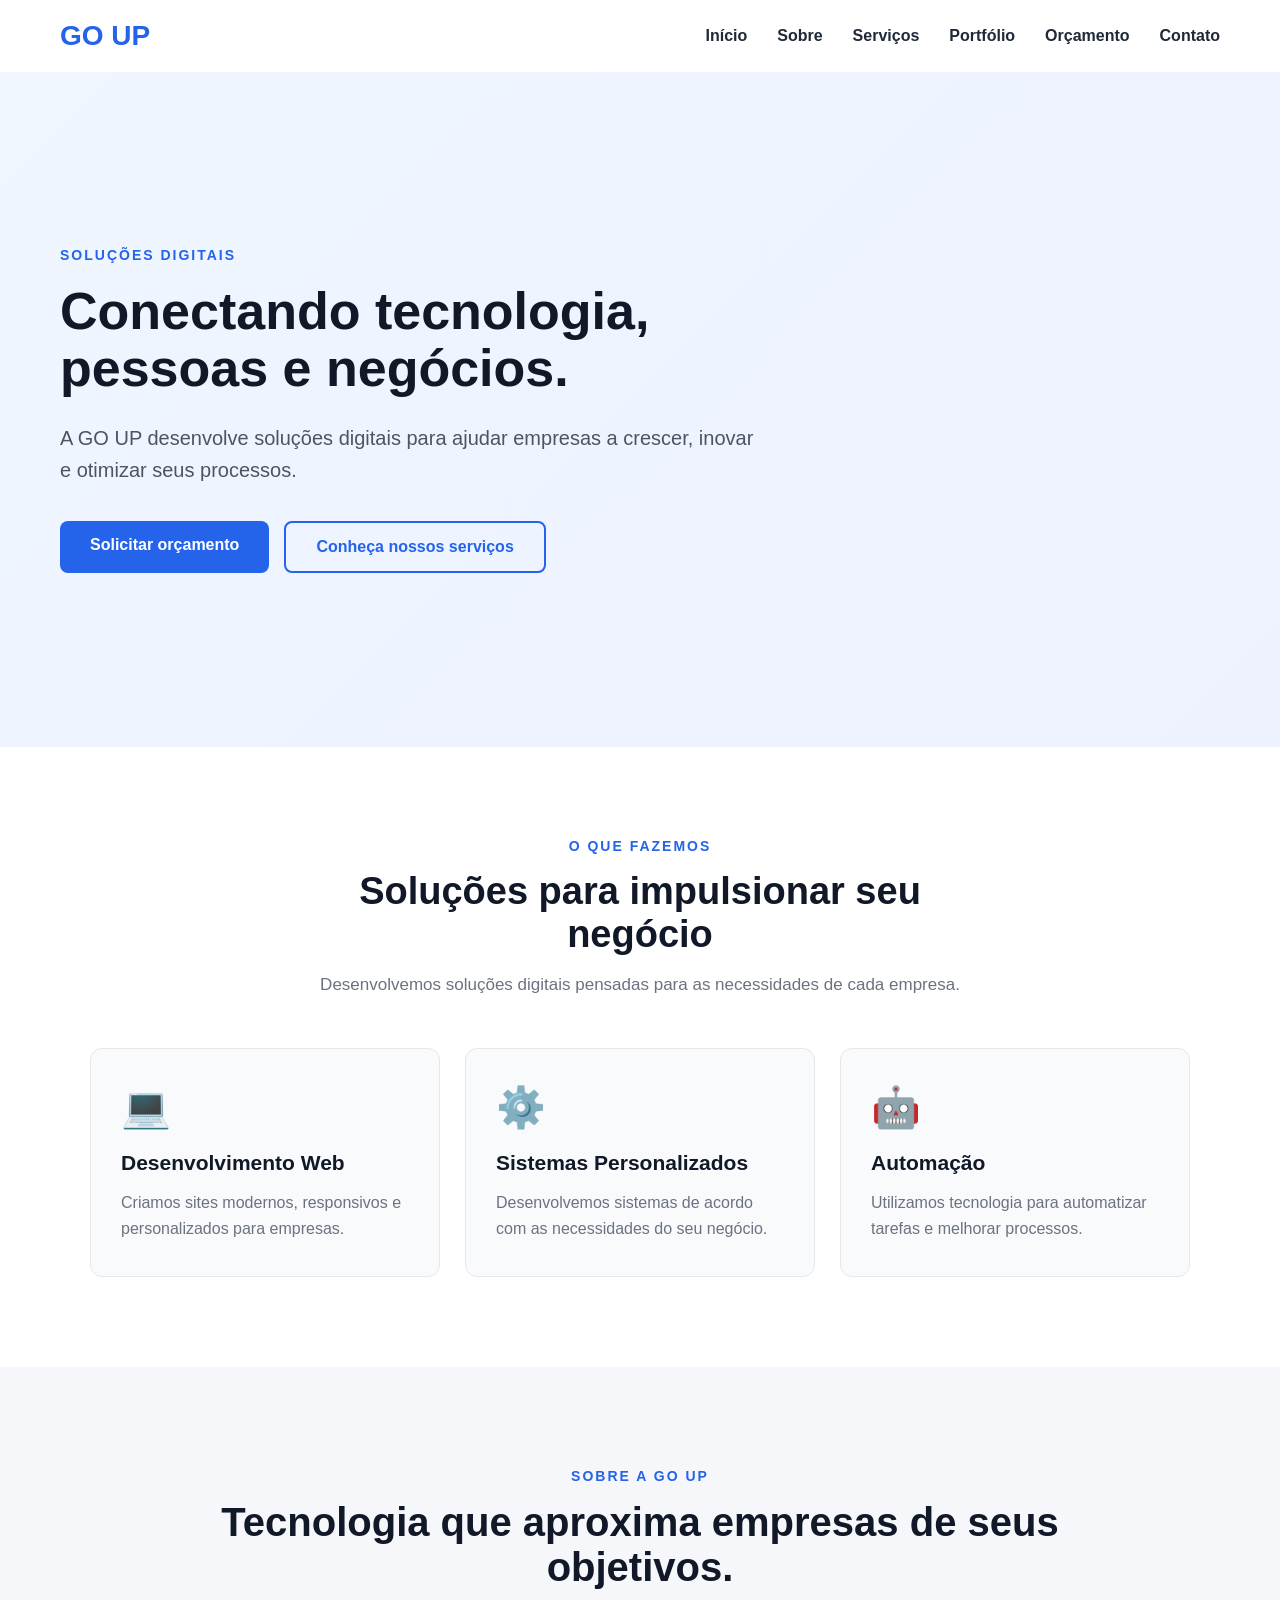
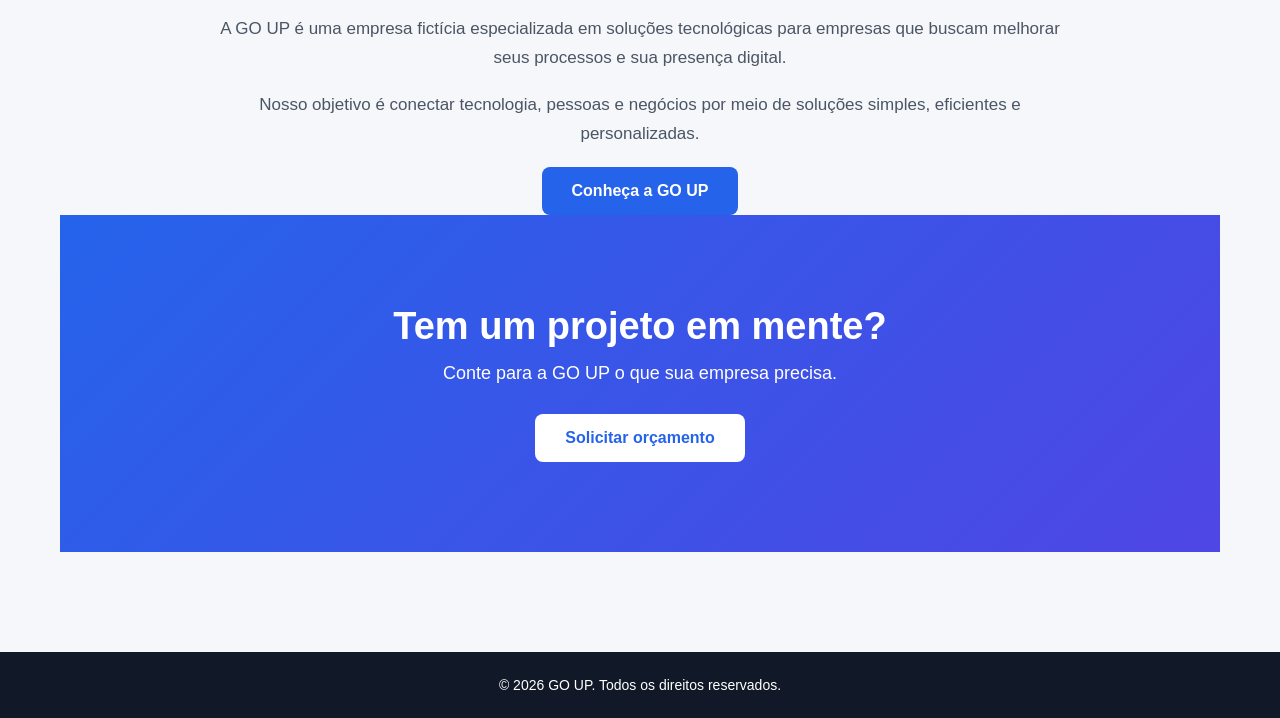
==== index.html @ 97d03c9c "feat: estrutura inicial do site GO UP" ====
<!DOCTYPE html>
<html lang="pt-BR">

<head>
    <meta charset="UTF-8">
    <meta name="viewport" content="width=device-width, initial-scale=1.0">

    <title>GO UP | Soluções em Tecnologia</title>

    <link rel="stylesheet" href="css/style.css">
</head>

<body>

    <header>
        <nav>
            <div class="logo">
                GO UP
            </div>

            <ul>
                <li><a href="index.html">Início</a></li>
                <li><a href="pages/sobre.html">Sobre</a></li>
                <li><a href="pages/servicos.html">Serviços</a></li>
                <li><a href="pages/portfolio.html">Portfólio</a></li>
                <li><a href="pages/orcamento.html">Orçamento</a></li>
                <li><a href="pages/contato.html">Contato</a></li>
            </ul>
        </nav>
    </header>

    <main>
<main>

    <!-- ========================================
         SEÇÃO PRINCIPAL
    ========================================= -->

    <section class="hero">

        <div class="hero-content">

            <span class="hero-subtitle">
                SOLUÇÕES DIGITAIS
            </span>

            <h1>
                Conectando tecnologia,
                pessoas e negócios.
            </h1>

            <p>
                A GO UP desenvolve soluções digitais
                para ajudar empresas a crescer,
                inovar e otimizar seus processos.
            </p>

            <div class="hero-buttons">

                <a href="pages/orcamento.html" class="btn">
                    Solicitar orçamento
                </a>

                <a href="pages/servicos.html" class="btn btn-secondary">
                    Conheça nossos serviços
                </a>

            </div>

        </div>

    </section>


    <!-- ========================================
         SEÇÃO DE SERVIÇOS
    ========================================= -->

    <section class="services">

        <div class="section-title">

            <span>
                O QUE FAZEMOS
            </span>

            <h2>
                Soluções para impulsionar seu negócio
            </h2>

            <p>
                Desenvolvemos soluções digitais pensadas
                para as necessidades de cada empresa.
            </p>

        </div>


        <div class="services-container">

            <div class="service-card">

                <div class="service-icon">
                    💻
                </div>

                <h3>
                    Desenvolvimento Web
                </h3>

                <p>
                    Criamos sites modernos, responsivos
                    e personalizados para empresas.
                </p>

            </div>


            <div class="service-card">

                <div class="service-icon">
                    ⚙️
                </div>

                <h3>
                    Sistemas Personalizados
                </h3>

                <p>
                    Desenvolvemos sistemas de acordo
                    com as necessidades do seu negócio.
                </p>

            </div>


            <div class="service-card">

                <div class="service-icon">
                    🤖
                </div>

                <h3>
                    Automação
                </h3>

                <p>
                    Utilizamos tecnologia para automatizar
                    tarefas e melhorar processos.
                </p>

            </div>

        </div>

    </section>


    <!-- ========================================
         SEÇÃO SOBRE
    ========================================= -->

    <section class="about-home">

        <div class="about-content">

            <span>
                SOBRE A GO UP
            </span>

            <h2>
                Tecnologia que aproxima
                empresas de seus objetivos.
            </h2>

            <p>
                A GO UP é uma empresa fictícia especializada
                em soluções tecnológicas para empresas que
                buscam melhorar seus processos e sua presença
                digital.
            </p>

            <p>
                Nosso objetivo é conectar tecnologia,
                pessoas e negócios por meio de soluções
                simples, eficientes e personalizadas.
            </p>

            <a href="pages/sobre.html" class="btn">
                Conheça a GO UP
            </a>

        </div>

  
    <!-- ========================================
         CHAMADA PARA O ORÇAMENTO
    ========================================= -->

    <section class="cta">

        <div>

            <h2>
                Tem um projeto em mente?
            </h2>

            <p>
                Conte para a GO UP o que sua empresa precisa.
            </p>

            <a href="pages/orcamento.html" class="btn btn-light">
                Solicitar orçamento
            </a>

        </div>

    </section>

</main>


    </main>

    <footer>

        <p>
            &copy; 2026 GO UP. Todos os direitos reservados.
        </p>

    </footer>

    <script src="js/script.js"></script>

</body>

</html>
---- css/style.css ----
/* ========================================
   CONFIGURAÇÕES GERAIS
======================================== */

* {
    margin: 0;
    padding: 0;
    box-sizing: border-box;
}

body {
    font-family: Arial, Helvetica, sans-serif;
    background-color: #f5f7fb;
    color: #1f2937;
}

/* ========================================
   CABEÇALHO
======================================== */

header {
    background-color: #ffffff;
    padding: 20px 60px;
    box-shadow: 0 2px 10px rgba(0, 0, 0, 0.08);
}

nav {
    display: flex;
    justify-content: space-between;
    align-items: center;
}

/* Logo */

.logo {
    font-size: 28px;
    font-weight: bold;
    color: #2563eb;
}

/* Menu */

nav ul {
    list-style: none;
    display: flex;
    gap: 30px;
}

nav ul li a {
    text-decoration: none;
    color: #1f2937;
    font-weight: 600;
    transition: 0.3s;
}

nav ul li a:hover {
    color: #2563eb;
}

/* ========================================
   SEÇÃO PRINCIPAL
======================================== */

.hero {
    min-height: 75vh;
    display: flex;
    align-items: center;
    padding: 80px 60px;

    background: linear-gradient(
        135deg,
        #eff6ff,
        #eef2ff
    );
}

.hero-content {
    max-width: 700px;
}

.hero h1 {
    font-size: 52px;
    line-height: 1.1;
    margin-bottom: 25px;
    color: #111827;
}

.hero p {
    font-size: 20px;
    line-height: 1.6;
    margin-bottom: 35px;
    color: #4b5563;
}

/* ========================================
   BOTÃO
======================================== */

.btn {
    display: inline-block;

    padding: 15px 30px;

    background-color: #2563eb;
    color: #ffffff;

    text-decoration: none;
    font-weight: bold;

    border-radius: 8px;

    transition: 0.3s;
}

.btn:hover {
    background-color: #1d4ed8;
    transform: translateY(-2px);
}

/* ========================================
   RODAPÉ
======================================== */

footer {
    background-color: #111827;
    color: #ffffff;

    text-align: center;

    padding: 25px;
}

footer p {
    font-size: 14px;
}

/* ========================================
   RESPONSIVIDADE
======================================== */

@media (max-width: 768px) {

    header {
        padding: 20px;
    }

    nav {
        flex-direction: column;
        gap: 20px;
    }

    nav ul {
        flex-wrap: wrap;
        justify-content: center;
        gap: 15px;
    }

    .hero {
        padding: 60px 25px;
        text-align: center;
    }

    .hero h1 {
        font-size: 38px;
    }

    .hero p {
        font-size: 18px;
    }
}
/* ========================================
   SUBTÍTULO DO HERO
======================================== */

.hero-subtitle {
    display: inline-block;
    margin-bottom: 20px;

    color: #2563eb;

    font-size: 14px;
    font-weight: bold;
    letter-spacing: 2px;
}


/* ========================================
   BOTÕES DO HERO
======================================== */

.hero-buttons {
    display: flex;
    gap: 15px;
    flex-wrap: wrap;
}

.btn-secondary {
    background-color: transparent;
    color: #2563eb;
    border: 2px solid #2563eb;
}

.btn-secondary:hover {
    background-color: #2563eb;
    color: #ffffff;
}


/* ========================================
   SEÇÃO DE SERVIÇOS
======================================== */

.services {
    padding: 90px 60px;
    background-color: #ffffff;
}

.section-title {
    max-width: 700px;
    margin: 0 auto 50px;

    text-align: center;
}

.section-title span {
    color: #2563eb;

    font-size: 14px;
    font-weight: bold;
    letter-spacing: 2px;
}

.section-title h2 {
    margin: 15px 0;

    font-size: 38px;
    color: #111827;
}

.section-title p {
    color: #6b7280;
    font-size: 17px;
    line-height: 1.6;
}


/* ========================================
   CARDS DE SERVIÇOS
======================================== */

.services-container {
    max-width: 1100px;
    margin: 0 auto;

    display: grid;
    grid-template-columns: repeat(3, 1fr);
    gap: 25px;
}

.service-card {
    padding: 35px 30px;

    background-color: #f8fafc;

    border-radius: 12px;

    border: 1px solid #e5e7eb;

    transition: 0.3s;
}

.service-card:hover {
    transform: translateY(-8px);

    box-shadow: 0 10px 30px rgba(0, 0, 0, 0.08);
}

.service-icon {
    font-size: 40px;
    margin-bottom: 20px;
}

.service-card h3 {
    margin-bottom: 15px;

    font-size: 21px;
    color: #111827;
}

.service-card p {
    color: #6b7280;
    line-height: 1.6;
}


/* ========================================
   SEÇÃO SOBRE
======================================== */

.about-home {
    padding: 100px 60px;

    background-color: #f5f7fb;
}

.about-content {
    max-width: 850px;
    margin: 0 auto;

    text-align: center;
}

.about-content > span {
    color: #2563eb;

    font-size: 14px;
    font-weight: bold;
    letter-spacing: 2px;
}

.about-content h2 {
    margin: 15px 0 25px;

    font-size: 40px;
    color: #111827;
}

.about-content p {
    margin-bottom: 18px;

    color: #4b5563;

    font-size: 17px;
    line-height: 1.7;
}


/* ========================================
   CHAMADA PARA ORÇAMENTO
======================================== */

.cta {
    padding: 90px 30px;

    background: linear-gradient(
        135deg,
        #2563eb,
        #4f46e5
    );

    text-align: center;

    color: #ffffff;
}

.cta h2 {
    margin-bottom: 15px;

    font-size: 38px;
}

.cta p {
    margin-bottom: 30px;

    font-size: 18px;
}

.btn-light {
    background-color: #ffffff;
    color: #2563eb;
}

.btn-light:hover {
    background-color: #f3f4f6;
}


/* ========================================
   RESPONSIVIDADE DOS SERVIÇOS
======================================== */

@media (max-width: 900px) {

    .services-container {
        grid-template-columns: 1fr;
        max-width: 600px;
    }

}


/* ========================================
   RESPONSIVIDADE MOBILE
======================================== */

@media (max-width: 768px) {

    .hero-buttons {
        justify-content: center;
    }

    .services {
        padding: 70px 25px;
    }

    .section-title h2 {
        font-size: 30px;
    }

    .about-home {
        padding: 70px 25px;
    }

    .about-content h2 {
        font-size: 30px;
    }

    .cta {
        padding: 70px 25px;
    }

    .cta h2 {
        font-size: 30px;
    }

}
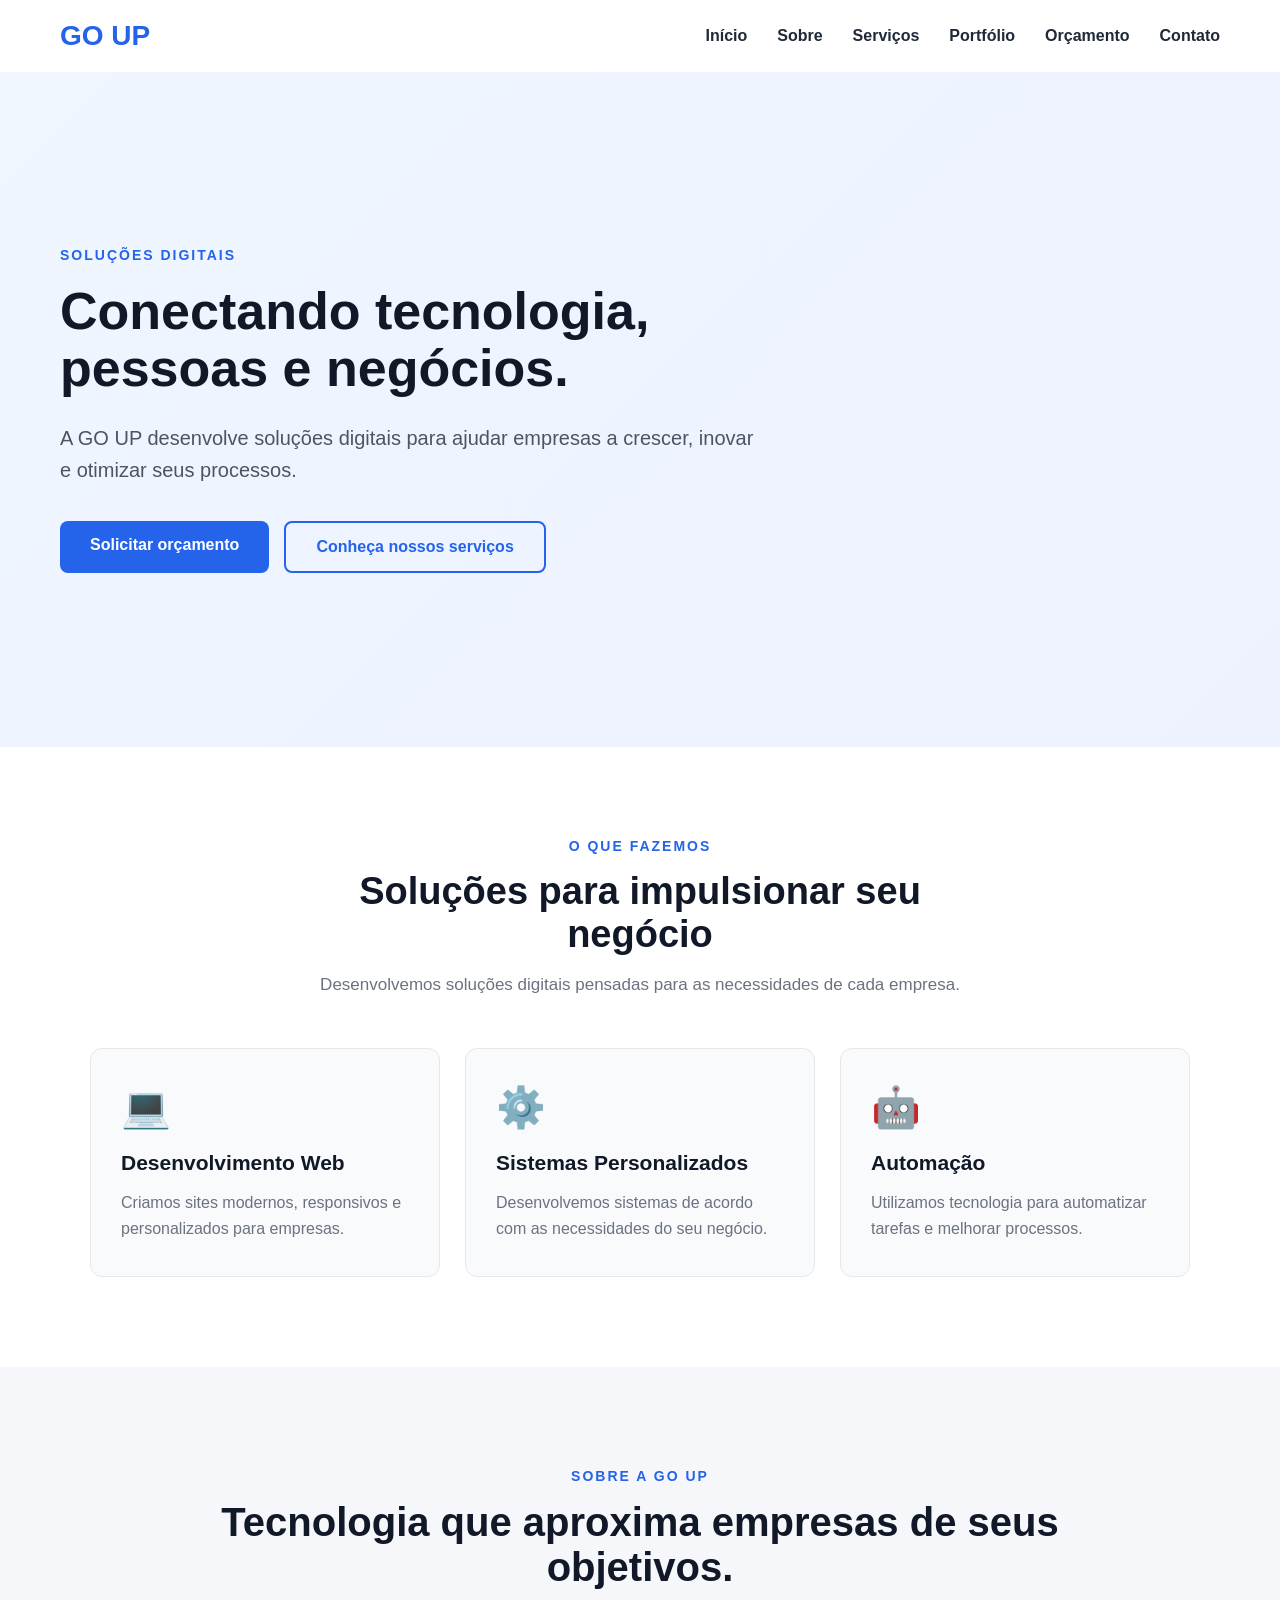
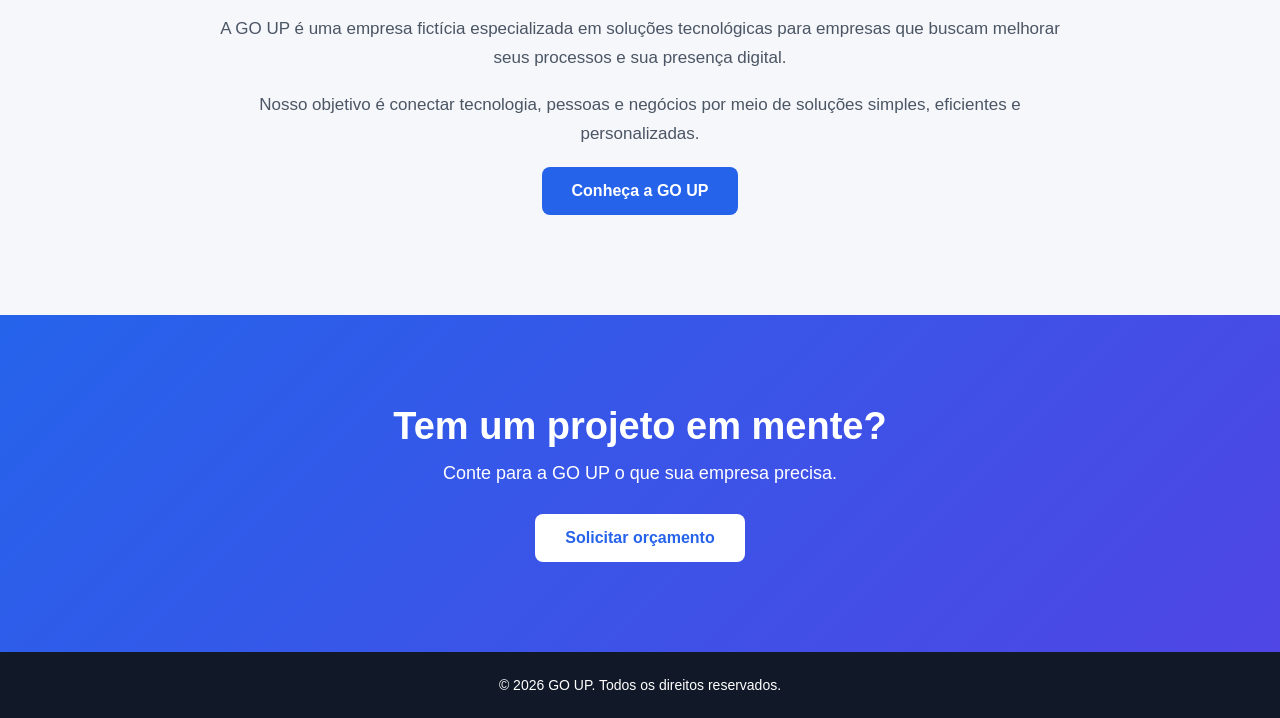
==== commit 665d5a8d: "Atualizar o index.html" ====
--- a/index.html
+++ b/index.html
@@ -1,17 +1,12 @@
 <!DOCTYPE html>
 <html lang="pt-BR">
-
 <head>
     <meta charset="UTF-8">
     <meta name="viewport" content="width=device-width, initial-scale=1.0">
-
     <title>GO UP | Soluções em Tecnologia</title>
-
     <link rel="stylesheet" href="css/style.css">
 </head>
-
 <body>
-
     <header>
         <nav>
             <div class="logo">
@@ -30,195 +25,189 @@
     </header>
 
     <main>
-<main>
-
-    <!-- ========================================
-         SEÇÃO PRINCIPAL
-    ========================================= -->
-
-    <section class="hero">
-
-        <div class="hero-content">
-
-            <span class="hero-subtitle">
-                SOLUÇÕES DIGITAIS
-            </span>
-
-            <h1>
-                Conectando tecnologia,
-                pessoas e negócios.
-            </h1>
-
-            <p>
-                A GO UP desenvolve soluções digitais
-                para ajudar empresas a crescer,
-                inovar e otimizar seus processos.
-            </p>
-
-            <div class="hero-buttons">
-
-                <a href="pages/orcamento.html" class="btn">
+
+        <!--SEÇÃO PRINCIPAl-->
+
+        <section class="hero">
+
+            <div class="hero-content">
+
+                <span class="hero-subtitle">
+                    SOLUÇÕES DIGITAIS
+                </span>
+
+                <h1>
+                    Conectando tecnologia,
+                    pessoas e negócios.
+                </h1>
+
+                <p>
+                    A GO UP desenvolve soluções digitais
+                    para ajudar empresas a crescer,
+                    inovar e otimizar seus processos.
+                </p>
+
+                <div class="hero-buttons">
+
+                    <a href="pages/orcamento.html" class="btn">
+                        Solicitar orçamento
+                    </a>
+
+                    <a href="pages/servicos.html" class="btn btn-secondary">
+                        Conheça nossos serviços
+                    </a>
+
+                </div>
+
+            </div>
+
+        </section>
+
+
+        <!-- SEÇÃO DE SERVIÇOS-->
+
+        <section class="services">
+
+            <div class="section-title">
+
+                <span>
+                    O QUE FAZEMOS
+                </span>
+
+                <h2>
+                    Soluções para impulsionar seu negócio
+                </h2>
+
+                <p>
+                    Desenvolvemos soluções digitais pensadas
+                    para as necessidades de cada empresa.
+                </p>
+
+            </div>
+
+
+            <div class="services-container">
+
+                <div class="service-card">
+
+                    <div class="service-icon">
+                        💻
+                    </div>
+
+                    <h3>
+                        Desenvolvimento Web
+                    </h3>
+
+                    <p>
+                        Criamos sites modernos, responsivos
+                        e personalizados para empresas.
+                    </p>
+
+                </div>
+
+
+                <div class="service-card">
+
+                    <div class="service-icon">
+                        ⚙️
+                    </div>
+
+                    <h3>
+                        Sistemas Personalizados
+                    </h3>
+
+                    <p>
+                        Desenvolvemos sistemas de acordo
+                        com as necessidades do seu negócio.
+                    </p>
+
+                </div>
+
+
+                <div class="service-card">
+
+                    <div class="service-icon">
+                        🤖
+                    </div>
+
+                    <h3>
+                        Automação
+                    </h3>
+
+                    <p>
+                        Utilizamos tecnologia para automatizar
+                        tarefas e melhorar processos.
+                    </p>
+
+                </div>
+
+            </div>
+
+        </section>
+
+
+        <!-- 
+             SEÇÃO SOBRE
+         -->
+
+        <section class="about-home">
+
+            <div class="about-content">
+
+                <span>
+                    SOBRE A GO UP
+                </span>
+
+                <h2>
+                    Tecnologia que aproxima
+                    empresas de seus objetivos.
+                </h2>
+
+                <p>
+                    A GO UP é uma empresa fictícia especializada
+                    em soluções tecnológicas para empresas que
+                    buscam melhorar seus processos e sua presença
+                    digital.
+                </p>
+
+                <p>
+                    Nosso objetivo é conectar tecnologia,
+                    pessoas e negócios por meio de soluções
+                    simples, eficientes e personalizadas.
+                </p>
+
+                <a href="pages/sobre.html" class="btn">
+                    Conheça a GO UP
+                </a>
+
+            </div>
+
+        </section>
+
+      
+        <!-- 
+             CHAMADA PARA O ORÇAMENTO
+     -->
+
+        <section class="cta">
+
+            <div>
+
+                <h2>
+                    Tem um projeto em mente?
+                </h2>
+
+                <p>
+                    Conte para a GO UP o que sua empresa precisa.
+                </p>
+
+                <a href="pages/orcamento.html" class="btn btn-light">
                     Solicitar orçamento
                 </a>
 
-                <a href="pages/servicos.html" class="btn btn-secondary">
-                    Conheça nossos serviços
-                </a>
-
-            </div>
-
-        </div>
-
-    </section>
-
-
-    <!-- ========================================
-         SEÇÃO DE SERVIÇOS
-    ========================================= -->
-
-    <section class="services">
-
-        <div class="section-title">
-
-            <span>
-                O QUE FAZEMOS
-            </span>
-
-            <h2>
-                Soluções para impulsionar seu negócio
-            </h2>
-
-            <p>
-                Desenvolvemos soluções digitais pensadas
-                para as necessidades de cada empresa.
-            </p>
-
-        </div>
-
-
-        <div class="services-container">
-
-            <div class="service-card">
-
-                <div class="service-icon">
-                    💻
-                </div>
-
-                <h3>
-                    Desenvolvimento Web
-                </h3>
-
-                <p>
-                    Criamos sites modernos, responsivos
-                    e personalizados para empresas.
-                </p>
-
-            </div>
-
-
-            <div class="service-card">
-
-                <div class="service-icon">
-                    ⚙️
-                </div>
-
-                <h3>
-                    Sistemas Personalizados
-                </h3>
-
-                <p>
-                    Desenvolvemos sistemas de acordo
-                    com as necessidades do seu negócio.
-                </p>
-
-            </div>
-
-
-            <div class="service-card">
-
-                <div class="service-icon">
-                    🤖
-                </div>
-
-                <h3>
-                    Automação
-                </h3>
-
-                <p>
-                    Utilizamos tecnologia para automatizar
-                    tarefas e melhorar processos.
-                </p>
-
-            </div>
-
-        </div>
-
-    </section>
-
-
-    <!-- ========================================
-         SEÇÃO SOBRE
-    ========================================= -->
-
-    <section class="about-home">
-
-        <div class="about-content">
-
-            <span>
-                SOBRE A GO UP
-            </span>
-
-            <h2>
-                Tecnologia que aproxima
-                empresas de seus objetivos.
-            </h2>
-
-            <p>
-                A GO UP é uma empresa fictícia especializada
-                em soluções tecnológicas para empresas que
-                buscam melhorar seus processos e sua presença
-                digital.
-            </p>
-
-            <p>
-                Nosso objetivo é conectar tecnologia,
-                pessoas e negócios por meio de soluções
-                simples, eficientes e personalizadas.
-            </p>
-
-            <a href="pages/sobre.html" class="btn">
-                Conheça a GO UP
-            </a>
-
-        </div>
-
-  
-    <!-- ========================================
-         CHAMADA PARA O ORÇAMENTO
-    ========================================= -->
-
-    <section class="cta">
-
-        <div>
-
-            <h2>
-                Tem um projeto em mente?
-            </h2>
-
-            <p>
-                Conte para a GO UP o que sua empresa precisa.
-            </p>
-
-            <a href="pages/orcamento.html" class="btn btn-light">
-                Solicitar orçamento
-            </a>
-
-        </div>
-
-    </section>
-
-</main>
-
+            </div>
+
+        </section>
 
     </main>
 
@@ -234,4 +223,7 @@
 
 </body>
 
-</html>+</html>
+
+            
+
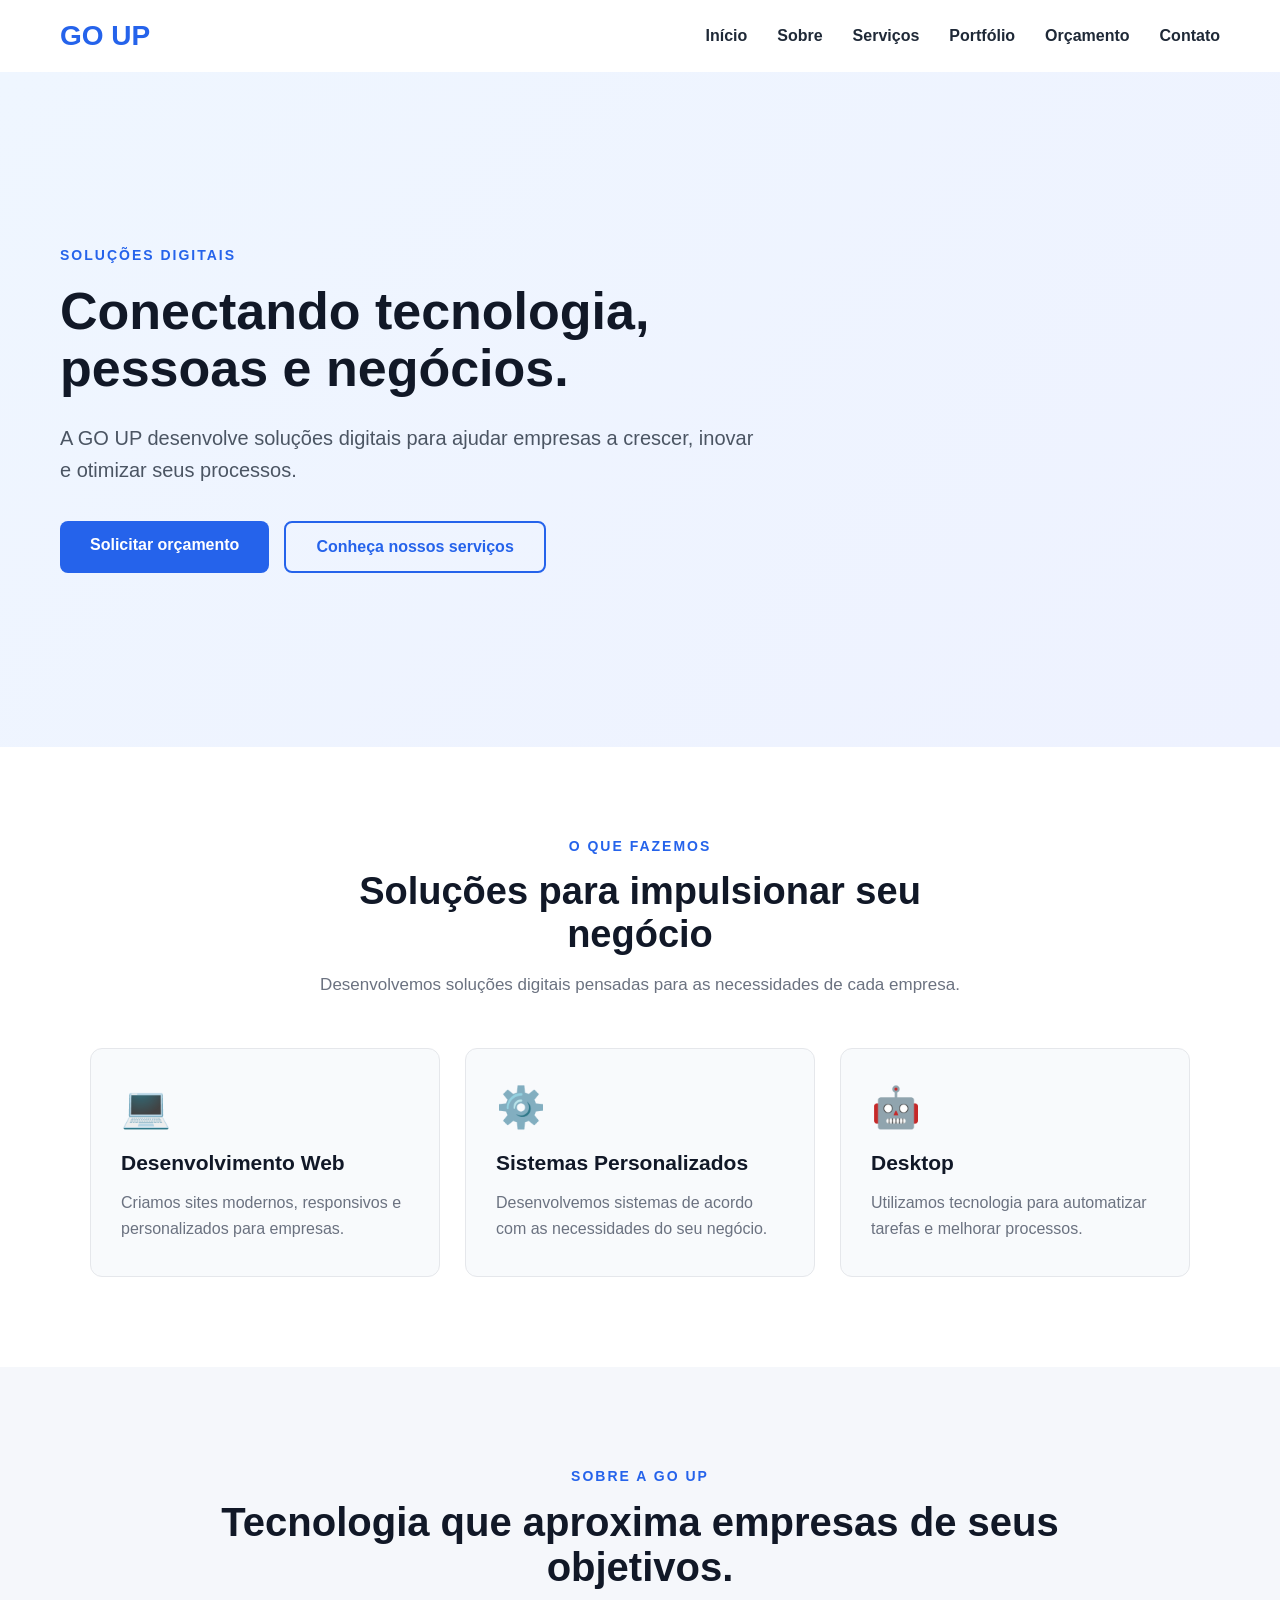
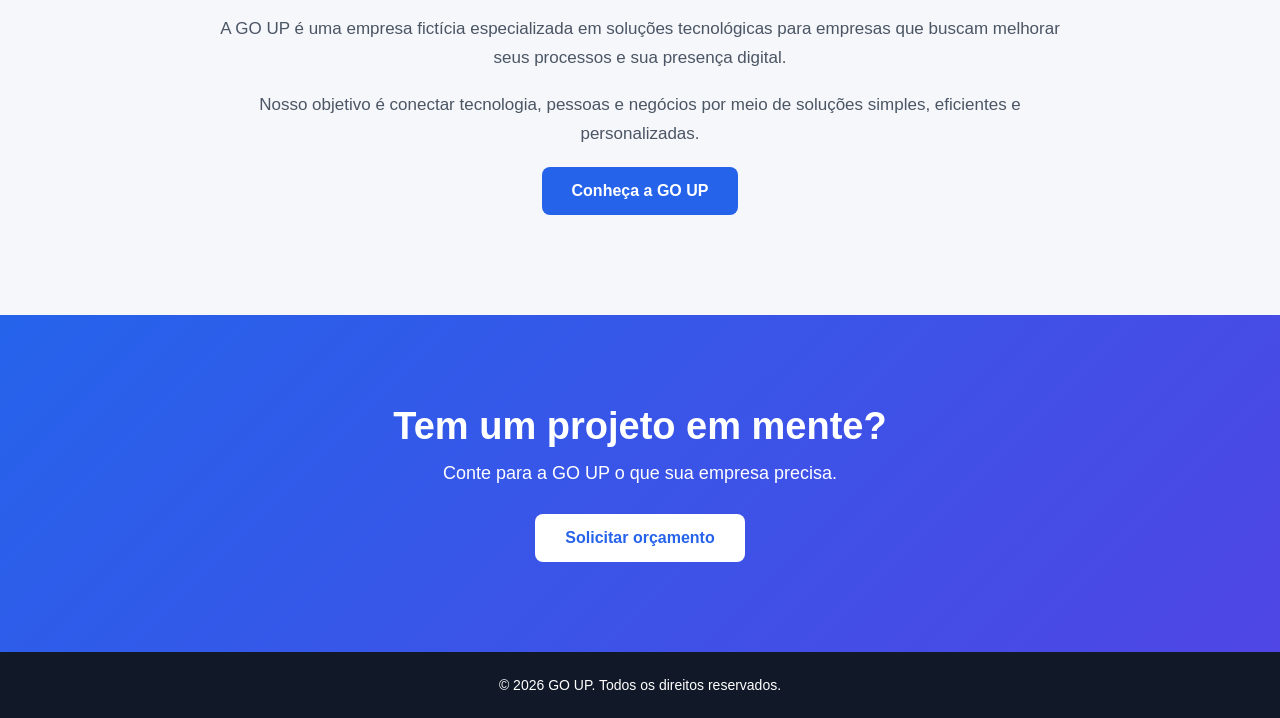
==== commit 2f455cac: "Update index.html" ====
--- a/index.html
+++ b/index.html
@@ -131,7 +131,7 @@
                     </div>
 
                     <h3>
-                        Automação
+                        Desktop
                     </h3>
 
                     <p>
--- a/css/style.css
+++ b/css/style.css
@@ -1,7 +1,4 @@
-/* ========================================
-   CONFIGURAÇÕES GERAIS
-======================================== */
-
+/* Configurações Globais */
 * {
     margin: 0;
     padding: 0;
@@ -14,10 +11,7 @@
     color: #1f2937;
 }
 
-/* ========================================
-   CABEÇALHO
-======================================== */
-
+/* Cabeçalho */
 header {
     background-color: #ffffff;
     padding: 20px 60px;
@@ -30,15 +24,11 @@
     align-items: center;
 }
 
-/* Logo */
-
 .logo {
     font-size: 28px;
     font-weight: bold;
     color: #2563eb;
 }
-
-/* Menu */
 
 nav ul {
     list-style: none;
@@ -57,25 +47,26 @@
     color: #2563eb;
 }
 
-/* ========================================
-   SEÇÃO PRINCIPAL
-======================================== */
-
+/* Seção Principal (Hero) */
 .hero {
     min-height: 75vh;
     display: flex;
     align-items: center;
     padding: 80px 60px;
-
-    background: linear-gradient(
-        135deg,
-        #eff6ff,
-        #eef2ff
-    );
+    background: linear-gradient(135deg, #eff6ff, #eef2ff);
 }
 
 .hero-content {
     max-width: 700px;
+}
+
+.hero-subtitle {
+    display: inline-block;
+    margin-bottom: 20px;
+    color: #2563eb;
+    font-size: 14px;
+    font-weight: bold;
+    letter-spacing: 2px;
 }
 
 .hero h1 {
@@ -92,23 +83,21 @@
     color: #4b5563;
 }
 
-/* ========================================
-   BOTÃO
-======================================== */
-
+.hero-buttons {
+    display: flex;
+    gap: 15px;
+    flex-wrap: wrap;
+}
+
+/* Botões */
 .btn {
     display: inline-block;
-
     padding: 15px 30px;
-
     background-color: #2563eb;
     color: #ffffff;
-
     text-decoration: none;
     font-weight: bold;
-
     border-radius: 8px;
-
     transition: 0.3s;
 }
 
@@ -117,16 +106,149 @@
     transform: translateY(-2px);
 }
 
-/* ========================================
-   RODAPÉ
-======================================== */
-
+.btn-secondary {
+    background-color: transparent;
+    color: #2563eb;
+    border: 2px solid #2563eb;
+}
+
+.btn-secondary:hover {
+    background-color: #2563eb;
+    color: #ffffff;
+}
+
+.btn-light {
+    background-color: #ffffff;
+    color: #2563eb;
+}
+
+.btn-light:hover {
+    background-color: #f3f4f6;
+}
+
+/* Serviços */
+.services {
+    padding: 90px 60px;
+    background-color: #ffffff;
+}
+
+.section-title {
+    max-width: 700px;
+    margin: 0 auto 50px;
+    text-align: center;
+}
+
+.section-title span {
+    color: #2563eb;
+    font-size: 14px;
+    font-weight: bold;
+    letter-spacing: 2px;
+}
+
+.section-title h2 {
+    margin: 15px 0;
+    font-size: 38px;
+    color: #111827;
+}
+
+.section-title p {
+    color: #6b7280;
+    font-size: 17px;
+    line-height: 1.6;
+}
+
+.services-container {
+    max-width: 1100px;
+    margin: 0 auto;
+    display: grid;
+    grid-template-columns: repeat(3, 1fr);
+    gap: 25px;
+}
+
+.service-card {
+    padding: 35px 30px;
+    background-color: #f8fafc;
+    border-radius: 12px;
+    border: 1px solid #e5e7eb;
+    transition: 0.3s;
+}
+
+.service-card:hover {
+    transform: translateY(-8px);
+    box-shadow: 0 10px 30px rgba(0, 0, 0, 0.08);
+}
+
+.service-icon {
+    font-size: 40px;
+    margin-bottom: 20px;
+}
+
+.service-card h3 {
+    margin-bottom: 15px;
+    font-size: 21px;
+    color: #111827;
+}
+
+.service-card p {
+    color: #6b7280;
+    line-height: 1.6;
+}
+
+/* Seção Sobre */
+.about-home {
+    padding: 100px 60px;
+    background-color: #f5f7fb;
+}
+
+.about-content {
+    max-width: 850px;
+    margin: 0 auto;
+    text-align: center;
+}
+
+.about-content > span {
+    color: #2563eb;
+    font-size: 14px;
+    font-weight: bold;
+    letter-spacing: 2px;
+}
+
+.about-content h2 {
+    margin: 15px 0 25px;
+    font-size: 40px;
+    color: #111827;
+}
+
+.about-content p {
+    margin-bottom: 18px;
+    color: #4b5563;
+    font-size: 17px;
+    line-height: 1.7;
+}
+
+/* Chamada para Orçamento (CTA) */
+.cta {
+    padding: 90px 30px;
+    background: linear-gradient(135deg, #2563eb, #4f46e5);
+    text-align: center;
+    color: #ffffff;
+}
+
+.cta h2 {
+    margin-bottom: 15px;
+    font-size: 38px;
+}
+
+.cta p {
+    margin-bottom: 30px;
+    font-size: 18px;
+}
+
+/* Rodapé */
 footer {
     background-color: #111827;
     color: #ffffff;
-
     text-align: center;
-
     padding: 25px;
 }
 
@@ -134,12 +256,15 @@
     font-size: 14px;
 }
 
-/* ========================================
-   RESPONSIVIDADE
-======================================== */
+/* Responsividade */
+@media (max-width: 900px) {
+    .services-container {
+        grid-template-columns: 1fr;
+        max-width: 600px;
+    }
+}
 
 @media (max-width: 768px) {
-
     header {
         padding: 20px;
     }
@@ -167,260 +292,21 @@
     .hero p {
         font-size: 18px;
     }
-}
-/* ========================================
-   SUBTÍTULO DO HERO
-======================================== */
-
-.hero-subtitle {
-    display: inline-block;
-    margin-bottom: 20px;
-
-    color: #2563eb;
-
-    font-size: 14px;
-    font-weight: bold;
-    letter-spacing: 2px;
-}
-
-
-/* ========================================
-   BOTÕES DO HERO
-======================================== */
-
-.hero-buttons {
-    display: flex;
-    gap: 15px;
-    flex-wrap: wrap;
-}
-
-.btn-secondary {
-    background-color: transparent;
-    color: #2563eb;
-    border: 2px solid #2563eb;
-}
-
-.btn-secondary:hover {
-    background-color: #2563eb;
-    color: #ffffff;
-}
-
-
-/* ========================================
-   SEÇÃO DE SERVIÇOS
-======================================== */
-
-.services {
-    padding: 90px 60px;
-    background-color: #ffffff;
-}
-
-.section-title {
-    max-width: 700px;
-    margin: 0 auto 50px;
-
-    text-align: center;
-}
-
-.section-title span {
-    color: #2563eb;
-
-    font-size: 14px;
-    font-weight: bold;
-    letter-spacing: 2px;
-}
-
-.section-title h2 {
-    margin: 15px 0;
-
-    font-size: 38px;
-    color: #111827;
-}
-
-.section-title p {
-    color: #6b7280;
-    font-size: 17px;
-    line-height: 1.6;
-}
-
-
-/* ========================================
-   CARDS DE SERVIÇOS
-======================================== */
-
-.services-container {
-    max-width: 1100px;
-    margin: 0 auto;
-
-    display: grid;
-    grid-template-columns: repeat(3, 1fr);
-    gap: 25px;
-}
-
-.service-card {
-    padding: 35px 30px;
-
-    background-color: #f8fafc;
-
-    border-radius: 12px;
-
-    border: 1px solid #e5e7eb;
-
-    transition: 0.3s;
-}
-
-.service-card:hover {
-    transform: translateY(-8px);
-
-    box-shadow: 0 10px 30px rgba(0, 0, 0, 0.08);
-}
-
-.service-icon {
-    font-size: 40px;
-    margin-bottom: 20px;
-}
-
-.service-card h3 {
-    margin-bottom: 15px;
-
-    font-size: 21px;
-    color: #111827;
-}
-
-.service-card p {
-    color: #6b7280;
-    line-height: 1.6;
-}
-
-
-/* ========================================
-   SEÇÃO SOBRE
-======================================== */
-
-.about-home {
-    padding: 100px 60px;
-
-    background-color: #f5f7fb;
-}
-
-.about-content {
-    max-width: 850px;
-    margin: 0 auto;
-
-    text-align: center;
-}
-
-.about-content > span {
-    color: #2563eb;
-
-    font-size: 14px;
-    font-weight: bold;
-    letter-spacing: 2px;
-}
-
-.about-content h2 {
-    margin: 15px 0 25px;
-
-    font-size: 40px;
-    color: #111827;
-}
-
-.about-content p {
-    margin-bottom: 18px;
-
-    color: #4b5563;
-
-    font-size: 17px;
-    line-height: 1.7;
-}
-
-
-/* ========================================
-   CHAMADA PARA ORÇAMENTO
-======================================== */
-
-.cta {
-    padding: 90px 30px;
-
-    background: linear-gradient(
-        135deg,
-        #2563eb,
-        #4f46e5
-    );
-
-    text-align: center;
-
-    color: #ffffff;
-}
-
-.cta h2 {
-    margin-bottom: 15px;
-
-    font-size: 38px;
-}
-
-.cta p {
-    margin-bottom: 30px;
-
-    font-size: 18px;
-}
-
-.btn-light {
-    background-color: #ffffff;
-    color: #2563eb;
-}
-
-.btn-light:hover {
-    background-color: #f3f4f6;
-}
-
-
-/* ========================================
-   RESPONSIVIDADE DOS SERVIÇOS
-======================================== */
-
-@media (max-width: 900px) {
-
-    .services-container {
-        grid-template-columns: 1fr;
-        max-width: 600px;
-    }
-
-}
-
-
-/* ========================================
-   RESPONSIVIDADE MOBILE
-======================================== */
-
-@media (max-width: 768px) {
 
     .hero-buttons {
         justify-content: center;
     }
 
-    .services {
+    .services, .about-home, .cta {
         padding: 70px 25px;
     }
 
-    .section-title h2 {
+    .section-title h2, .about-content h2, .cta h2 {
         font-size: 30px;
     }
-
-    .about-home {
-        padding: 70px 25px;
-    }
-
-    .about-content h2 {
-        font-size: 30px;
-    }
-
-    .cta {
-        padding: 70px 25px;
-    }
-
-    .cta h2 {
-        font-size: 30px;
-    }
-
-}+}
+
+    
+ 
+
+
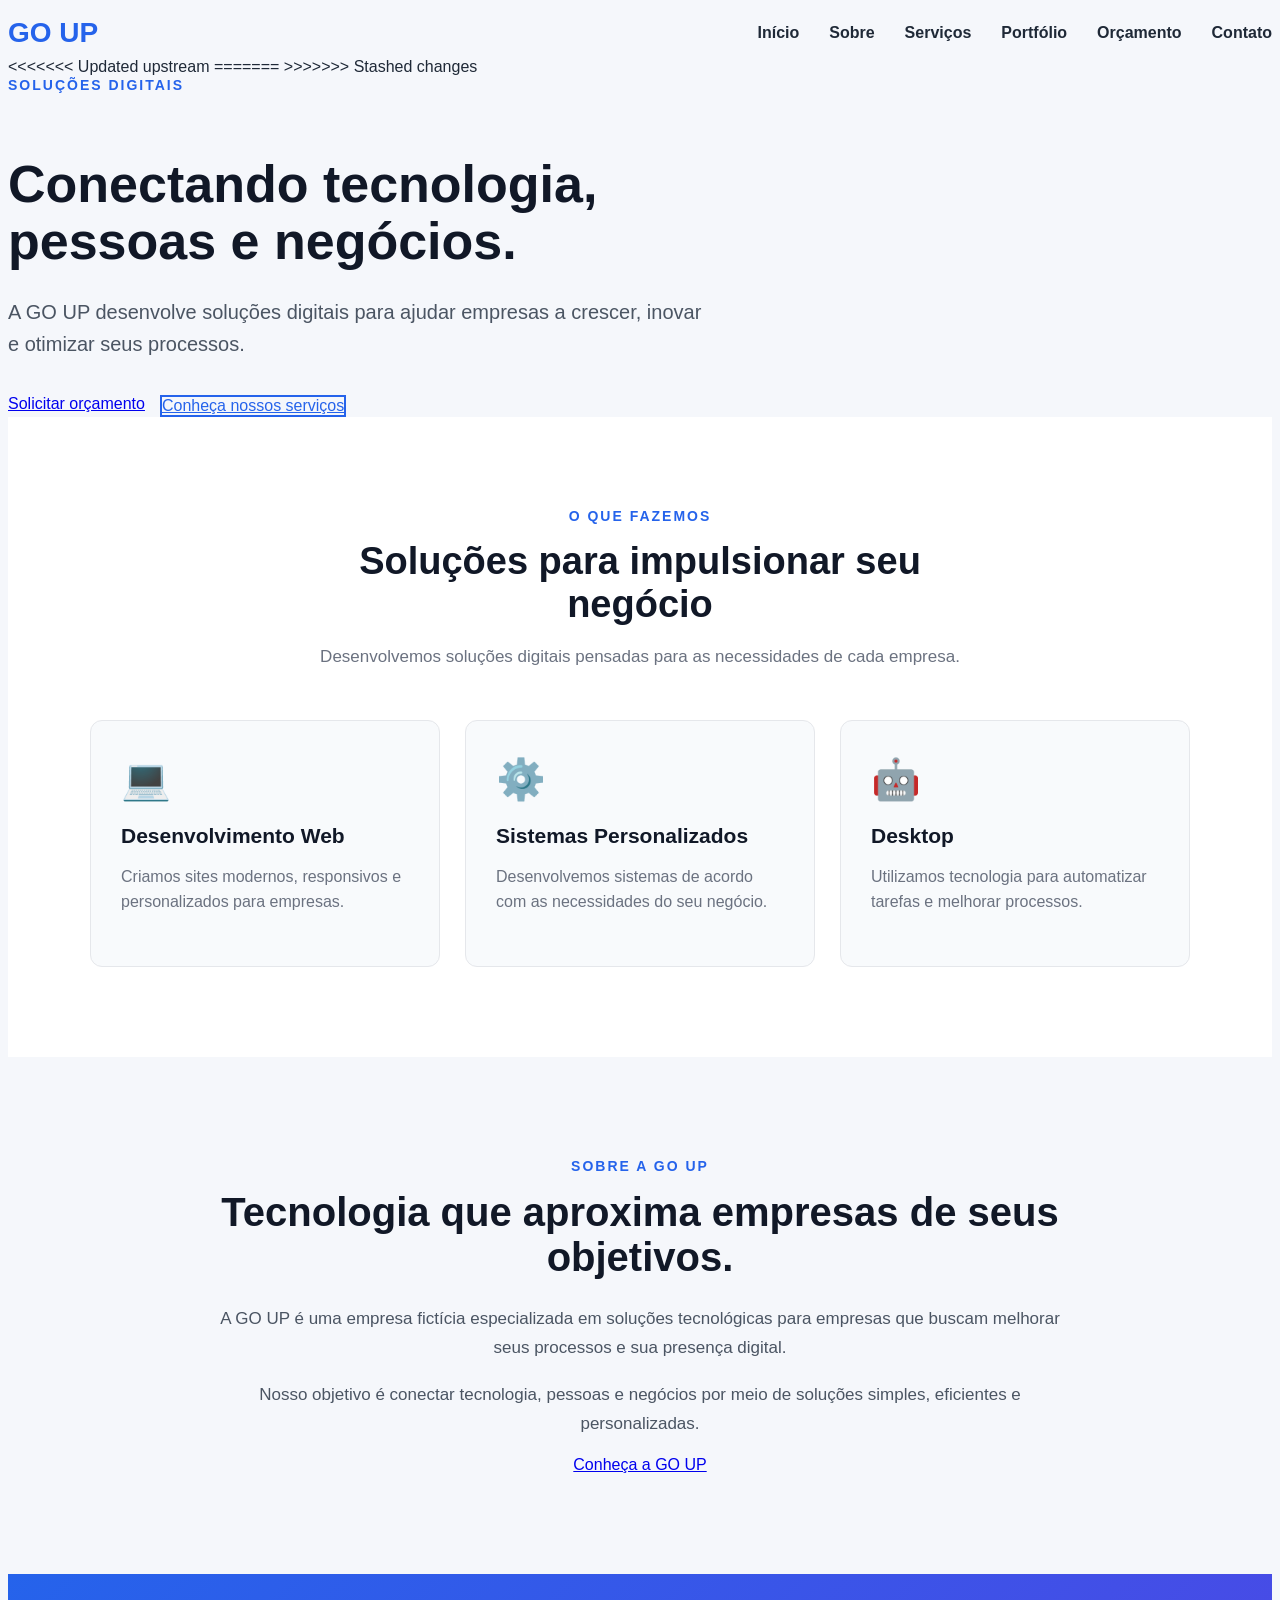
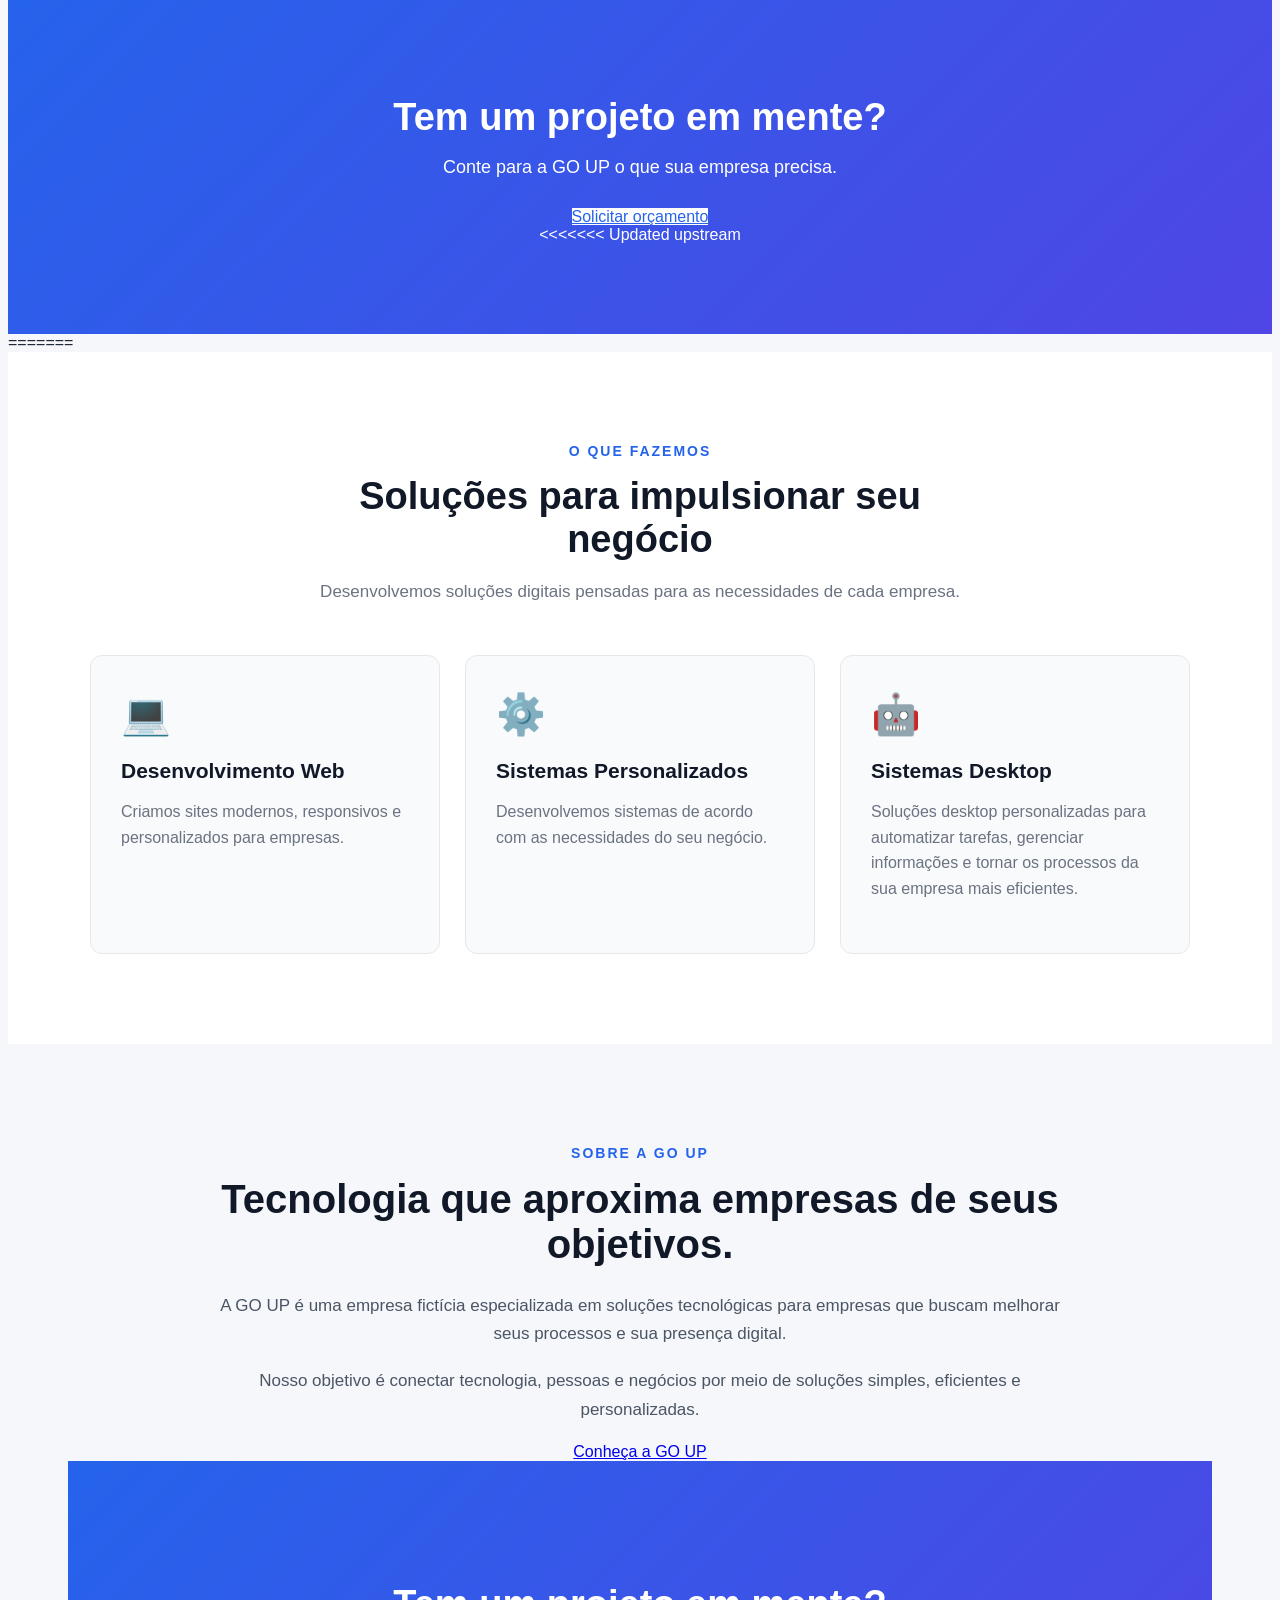
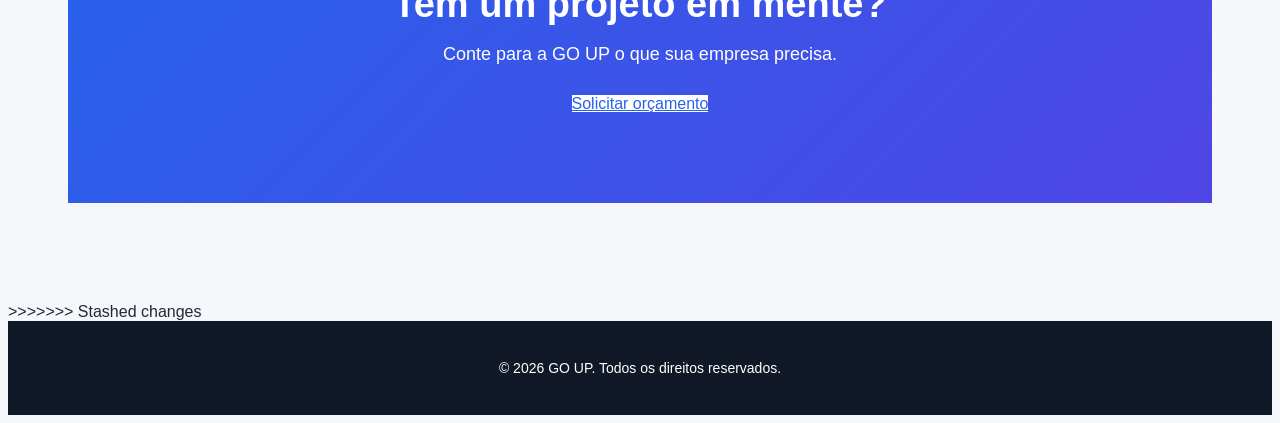
==== commit b695face: "feat: atualiza paginas sobre e servicos" ====
--- a/index.html
+++ b/index.html
@@ -26,7 +26,13 @@
 
     <main>
 
+<<<<<<< Updated upstream
         <!--SEÇÃO PRINCIPAl-->
+=======
+    <!-- 
+         SEÇÃO PRINCIPAL
+     -->
+>>>>>>> Stashed changes
 
         <section class="hero">
 
@@ -207,7 +213,161 @@
 
             </div>
 
+<<<<<<< Updated upstream
         </section>
+=======
+        </div>
+
+    </section>
+
+
+    <!-- 
+         SEÇÃO DE SERVIÇOS
+     -->
+
+    <section class="services">
+
+        <div class="section-title">
+
+            <span>
+                O QUE FAZEMOS
+            </span>
+
+            <h2>
+                Soluções para impulsionar seu negócio
+            </h2>
+
+            <p>
+                Desenvolvemos soluções digitais pensadas
+                para as necessidades de cada empresa.
+            </p>
+
+        </div>
+
+
+        <div class="services-container">
+
+            <div class="service-card">
+
+                <div class="service-icon">
+                    💻
+                </div>
+
+                <h3>
+                    Desenvolvimento Web
+                </h3>
+
+                <p>
+                    Criamos sites modernos, responsivos
+                    e personalizados para empresas.
+                </p>
+
+            </div>
+
+
+            <div class="service-card">
+
+                <div class="service-icon">
+                    ⚙️
+                </div>
+
+                <h3>
+                    Sistemas Personalizados
+                </h3>
+
+                <p>
+                    Desenvolvemos sistemas de acordo
+                    com as necessidades do seu negócio.
+                </p>
+
+            </div>
+
+
+            <div class="service-card">
+
+                <div class="service-icon">
+                    🤖
+                </div>
+
+                <h3>
+                    Sistemas Desktop
+                </h3>
+
+                <p>
+                    Soluções desktop personalizadas para automatizar tarefas, gerenciar informações e tornar os processos da sua empresa mais eficientes.
+                </p>
+
+            </div>
+
+        </div>
+
+    </section>
+
+
+    <!-- 
+         SEÇÃO SOBRE
+     -->
+
+    <section class="about-home">
+
+        <div class="about-content">
+
+            <span>
+                SOBRE A GO UP
+            </span>
+
+            <h2>
+                Tecnologia que aproxima
+                empresas de seus objetivos.
+            </h2>
+
+            <p>
+                A GO UP é uma empresa fictícia especializada
+                em soluções tecnológicas para empresas que
+                buscam melhorar seus processos e sua presença
+                digital.
+            </p>
+
+            <p>
+                Nosso objetivo é conectar tecnologia,
+                pessoas e negócios por meio de soluções
+                simples, eficientes e personalizadas.
+            </p>
+
+            <a href="pages/sobre.html" class="btn">
+                Conheça a GO UP
+            </a>
+
+        </div>
+
+  
+    <!-- 
+         CHAMADA PARA O ORÇAMENTO
+ -->
+
+    <section class="cta">
+
+        <div>
+
+            <h2>
+                Tem um projeto em mente?
+            </h2>
+
+            <p>
+                Conte para a GO UP o que sua empresa precisa.
+            </p>
+
+            <a href="pages/orcamento.html" class="btn btn-light">
+                Solicitar orçamento
+            </a>
+
+        </div>
+
+    </section>
+
+</main>
+
+>>>>>>> Stashed changes
 
     </main>
 
--- a/css/style.css
+++ b/css/style.css
@@ -1,4 +1,11 @@
+<<<<<<< Updated upstream
 /* Configurações Globais */
+=======
+/* 
+   CONFIGURAÇÕES GERAIS
+ */
+
+>>>>>>> Stashed changes
 * {
     margin: 0;
     padding: 0;
@@ -11,7 +18,14 @@
     color: #1f2937;
 }
 
+<<<<<<< Updated upstream
 /* Cabeçalho */
+=======
+/* 
+   CABEÇALHO
+*/
+
+>>>>>>> Stashed changes
 header {
     background-color: #ffffff;
     padding: 20px 60px;
@@ -47,7 +61,14 @@
     color: #2563eb;
 }
 
+<<<<<<< Updated upstream
 /* Seção Principal (Hero) */
+=======
+/* 
+   SEÇÃO PRINCIPAL
+ */
+
+>>>>>>> Stashed changes
 .hero {
     min-height: 75vh;
     display: flex;
@@ -83,11 +104,17 @@
     color: #4b5563;
 }
 
+<<<<<<< Updated upstream
 .hero-buttons {
     display: flex;
     gap: 15px;
     flex-wrap: wrap;
 }
+=======
+/* 
+   BOTÃO
+ */
+>>>>>>> Stashed changes
 
 /* Botões */
 .btn {
@@ -106,11 +133,17 @@
     transform: translateY(-2px);
 }
 
+<<<<<<< Updated upstream
 .btn-secondary {
     background-color: transparent;
     color: #2563eb;
     border: 2px solid #2563eb;
 }
+=======
+/* 
+   RODAPÉ
+ */
+>>>>>>> Stashed changes
 
 .btn-secondary:hover {
     background-color: #2563eb;
@@ -256,6 +289,7 @@
     font-size: 14px;
 }
 
+<<<<<<< Updated upstream
 /* Responsividade */
 @media (max-width: 900px) {
     .services-container {
@@ -263,6 +297,11 @@
         max-width: 600px;
     }
 }
+=======
+/* 
+   RESPONSIVIDADE
+ */
+>>>>>>> Stashed changes
 
 @media (max-width: 768px) {
     header {
@@ -292,6 +331,236 @@
     .hero p {
         font-size: 18px;
     }
+<<<<<<< Updated upstream
+=======
+}
+/* 
+   SUBTÍTULO DO HERO
+ */
+
+.hero-subtitle {
+    display: inline-block;
+    margin-bottom: 20px;
+
+    color: #2563eb;
+
+    font-size: 14px;
+    font-weight: bold;
+    letter-spacing: 2px;
+}
+
+
+/* 
+   BOTÕES DO HERO
+ */
+
+.hero-buttons {
+    display: flex;
+    gap: 15px;
+    flex-wrap: wrap;
+}
+
+.btn-secondary {
+    background-color: transparent;
+    color: #2563eb;
+    border: 2px solid #2563eb;
+}
+
+.btn-secondary:hover {
+    background-color: #2563eb;
+    color: #ffffff;
+}
+
+
+/* 
+   SEÇÃO DE SERVIÇOS
+ */
+
+.services {
+    padding: 90px 60px;
+    background-color: #ffffff;
+}
+
+.section-title {
+    max-width: 700px;
+    margin: 0 auto 50px;
+
+    text-align: center;
+}
+
+.section-title span {
+    color: #2563eb;
+
+    font-size: 14px;
+    font-weight: bold;
+    letter-spacing: 2px;
+}
+
+.section-title h2 {
+    margin: 15px 0;
+
+    font-size: 38px;
+    color: #111827;
+}
+
+.section-title p {
+    color: #6b7280;
+    font-size: 17px;
+    line-height: 1.6;
+}
+
+
+/* 
+   CARDS DE SERVIÇOS
+ */
+
+.services-container {
+    max-width: 1100px;
+    margin: 0 auto;
+
+    display: grid;
+    grid-template-columns: repeat(3, 1fr);
+    gap: 25px;
+}
+
+.service-card {
+    padding: 35px 30px;
+
+    background-color: #f8fafc;
+
+    border-radius: 12px;
+
+    border: 1px solid #e5e7eb;
+
+    transition: 0.3s;
+}
+
+.service-card:hover {
+    transform: translateY(-8px);
+
+    box-shadow: 0 10px 30px rgba(0, 0, 0, 0.08);
+}
+
+.service-icon {
+    font-size: 40px;
+    margin-bottom: 20px;
+}
+
+.service-card h3 {
+    margin-bottom: 15px;
+
+    font-size: 21px;
+    color: #111827;
+}
+
+.service-card p {
+    color: #6b7280;
+    line-height: 1.6;
+}
+
+
+/* 
+   SEÇÃO SOBRE
+ */
+
+.about-home {
+    padding: 100px 60px;
+
+    background-color: #f5f7fb;
+}
+
+.about-content {
+    max-width: 850px;
+    margin: 0 auto;
+
+    text-align: center;
+}
+
+.about-content > span {
+    color: #2563eb;
+
+    font-size: 14px;
+    font-weight: bold;
+    letter-spacing: 2px;
+}
+
+.about-content h2 {
+    margin: 15px 0 25px;
+
+    font-size: 40px;
+    color: #111827;
+}
+
+.about-content p {
+    margin-bottom: 18px;
+
+    color: #4b5563;
+
+    font-size: 17px;
+    line-height: 1.7;
+}
+
+
+/* 
+   CHAMADA PARA ORÇAMENTO
+*/
+
+.cta {
+    padding: 90px 30px;
+
+    background: linear-gradient(
+        135deg,
+        #2563eb,
+        #4f46e5
+    );
+
+    text-align: center;
+
+    color: #ffffff;
+}
+
+.cta h2 {
+    margin-bottom: 15px;
+
+    font-size: 38px;
+}
+
+.cta p {
+    margin-bottom: 30px;
+
+    font-size: 18px;
+}
+
+.btn-light {
+    background-color: #ffffff;
+    color: #2563eb;
+}
+
+.btn-light:hover {
+    background-color: #f3f4f6;
+}
+
+
+/* 
+   RESPONSIVIDADE DOS SERVIÇOS
+ */
+
+@media (max-width: 900px) {
+
+    .services-container {
+        grid-template-columns: 1fr;
+        max-width: 600px;
+    }
+
+}
+
+
+/* 
+   RESPONSIVIDADE MOBILE
+ */
+
+@media (max-width: 768px) {
+>>>>>>> Stashed changes
 
     .hero-buttons {
         justify-content: center;
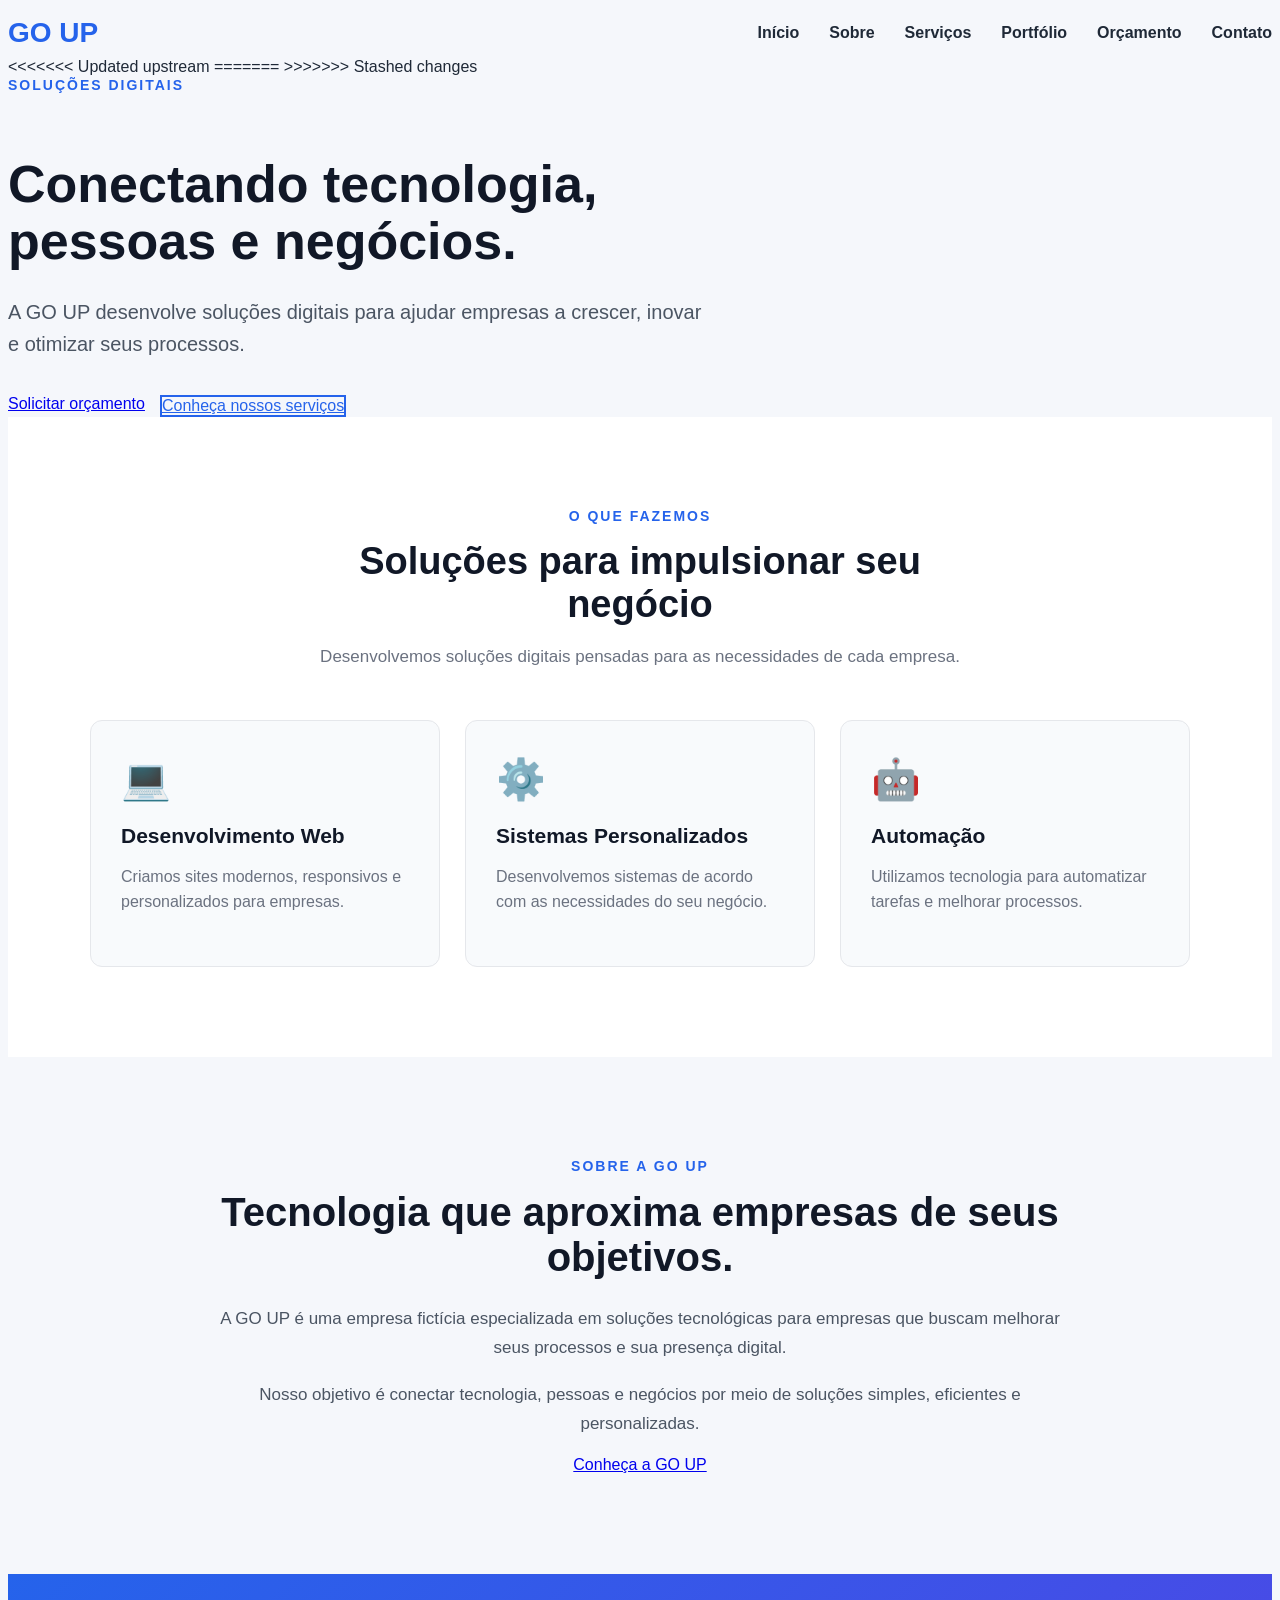
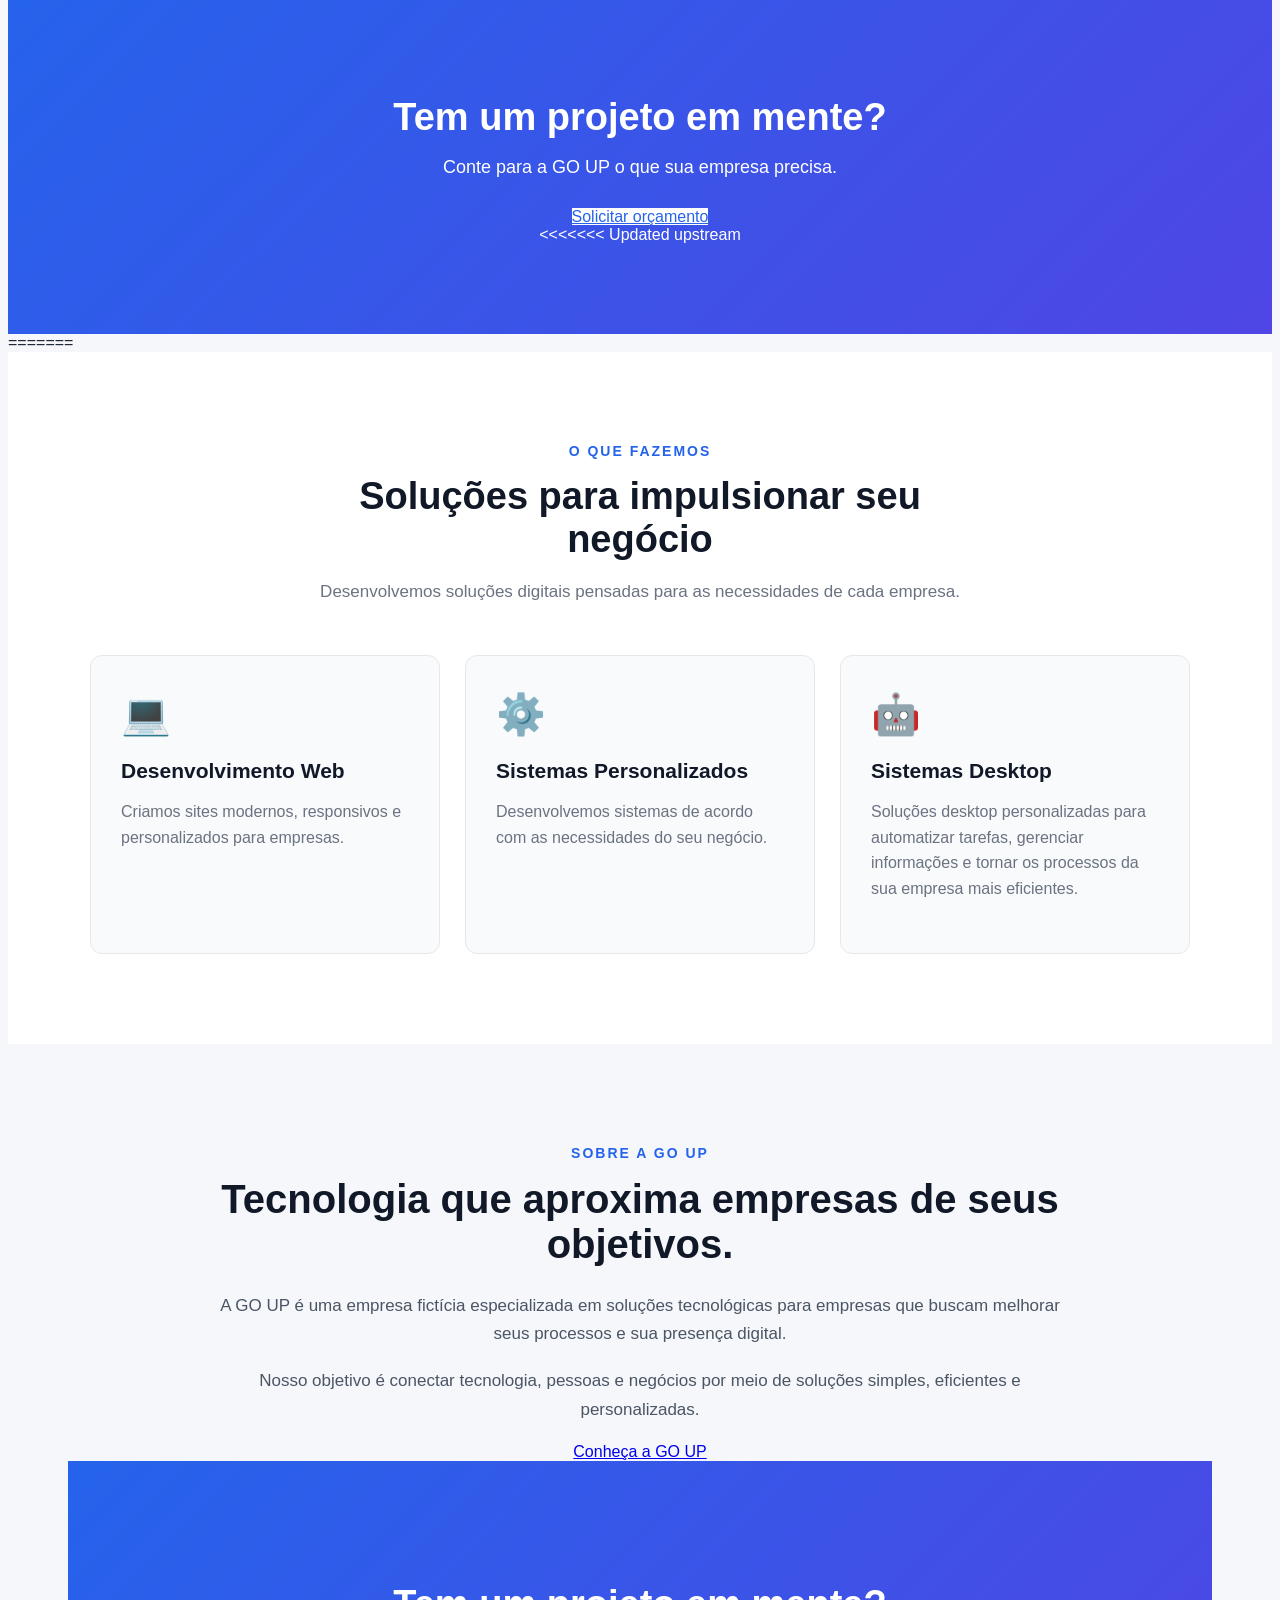
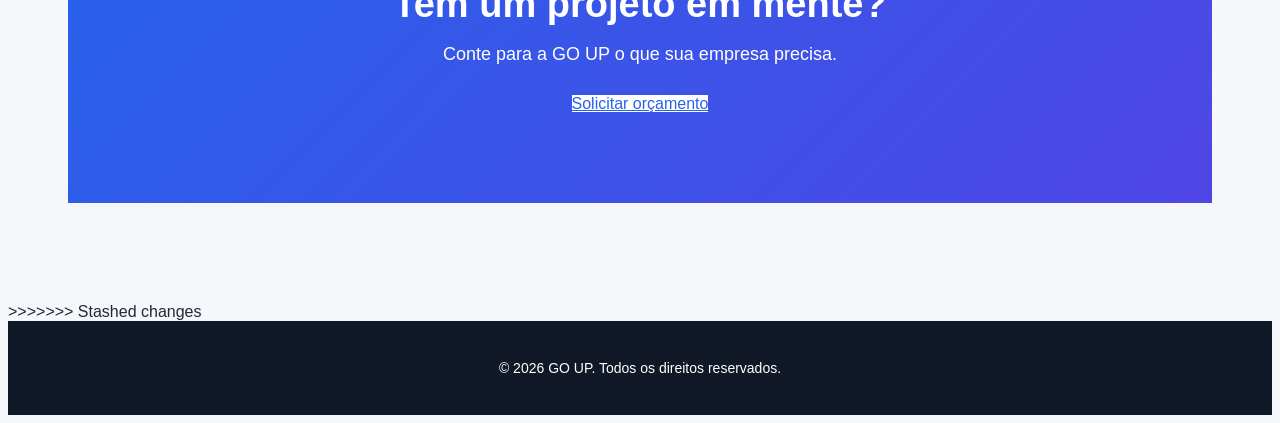
==== commit 59c4a31c: "Revert "Update index.html" This reverts commit 2f455cac90a27a12ccc49d68ed9d1c61ed3f0ba1." ====
--- a/index.html
+++ b/index.html
@@ -137,7 +137,7 @@
                     </div>
 
                     <h3>
-                        Desktop
+                        Automação
                     </h3>
 
                     <p>
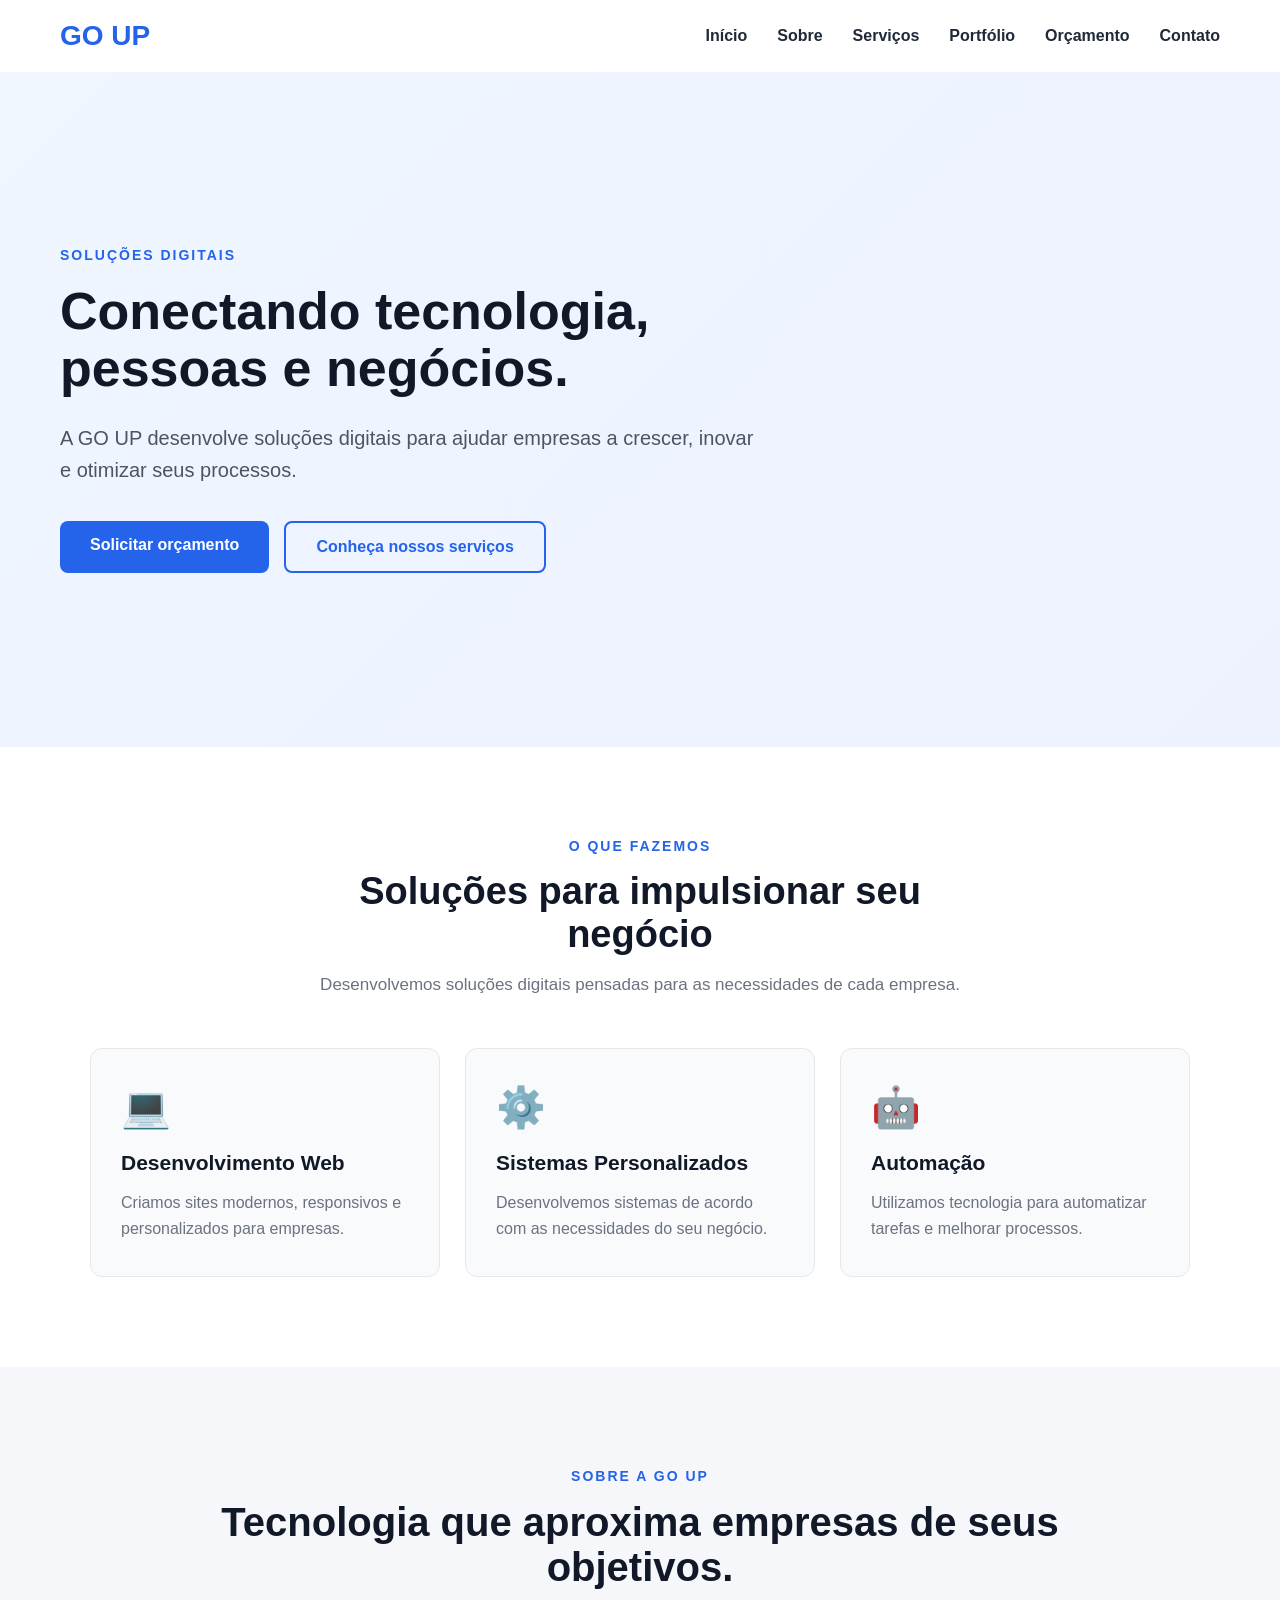
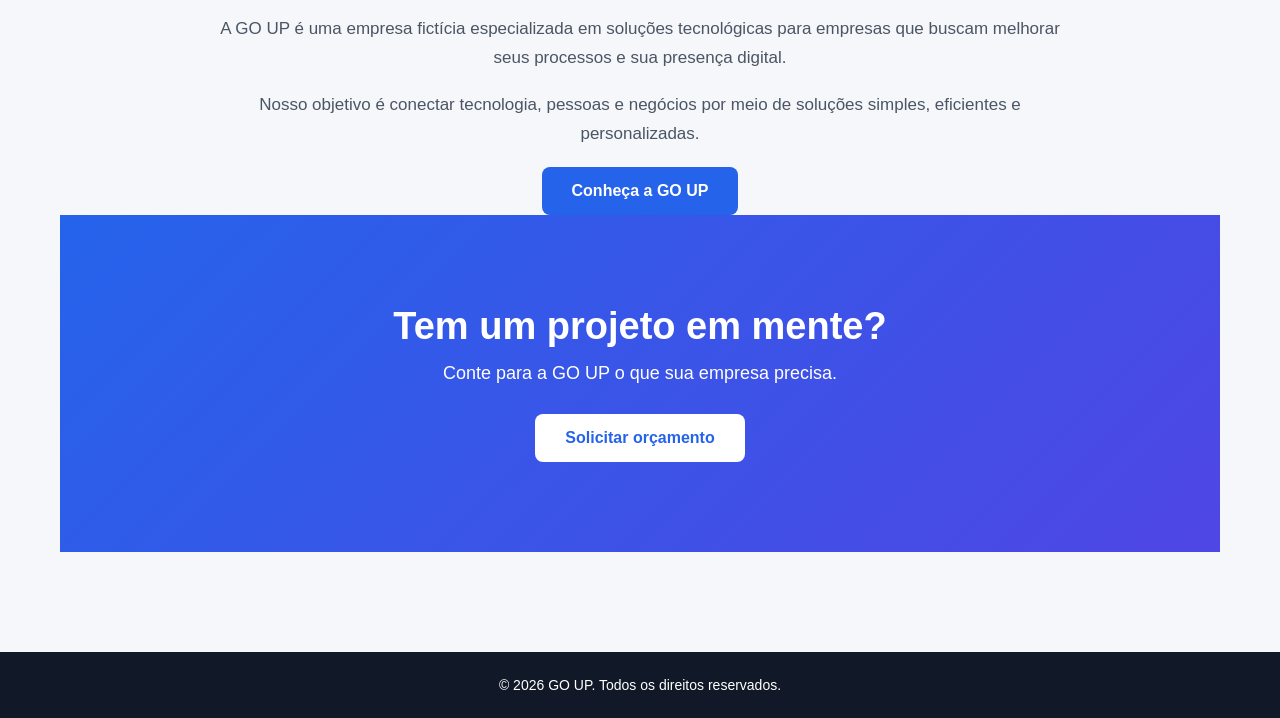
==== commit cdd86b5c: "Revert "Atualizar o index.html" This reverts commit 665d5a8dcb9f0c4042d00189a79378512e52a2c5." ====
--- a/index.html
+++ b/index.html
@@ -1,12 +1,17 @@
 <!DOCTYPE html>
 <html lang="pt-BR">
+
 <head>
     <meta charset="UTF-8">
     <meta name="viewport" content="width=device-width, initial-scale=1.0">
+
     <title>GO UP | Soluções em Tecnologia</title>
+
     <link rel="stylesheet" href="css/style.css">
 </head>
+
 <body>
+
     <header>
         <nav>
             <div class="logo">
@@ -25,205 +30,51 @@
     </header>
 
     <main>
-
-<<<<<<< Updated upstream
-        <!--SEÇÃO PRINCIPAl-->
-=======
-    <!-- 
+<main>
+
+    <!-- ========================================
          SEÇÃO PRINCIPAL
-     -->
->>>>>>> Stashed changes
-
-        <section class="hero">
-
-            <div class="hero-content">
-
-                <span class="hero-subtitle">
-                    SOLUÇÕES DIGITAIS
-                </span>
-
-                <h1>
-                    Conectando tecnologia,
-                    pessoas e negócios.
-                </h1>
-
-                <p>
-                    A GO UP desenvolve soluções digitais
-                    para ajudar empresas a crescer,
-                    inovar e otimizar seus processos.
-                </p>
-
-                <div class="hero-buttons">
-
-                    <a href="pages/orcamento.html" class="btn">
-                        Solicitar orçamento
-                    </a>
-
-                    <a href="pages/servicos.html" class="btn btn-secondary">
-                        Conheça nossos serviços
-                    </a>
-
-                </div>
-
-            </div>
-
-        </section>
-
-
-        <!-- SEÇÃO DE SERVIÇOS-->
-
-        <section class="services">
-
-            <div class="section-title">
-
-                <span>
-                    O QUE FAZEMOS
-                </span>
-
-                <h2>
-                    Soluções para impulsionar seu negócio
-                </h2>
-
-                <p>
-                    Desenvolvemos soluções digitais pensadas
-                    para as necessidades de cada empresa.
-                </p>
-
-            </div>
-
-
-            <div class="services-container">
-
-                <div class="service-card">
-
-                    <div class="service-icon">
-                        💻
-                    </div>
-
-                    <h3>
-                        Desenvolvimento Web
-                    </h3>
-
-                    <p>
-                        Criamos sites modernos, responsivos
-                        e personalizados para empresas.
-                    </p>
-
-                </div>
-
-
-                <div class="service-card">
-
-                    <div class="service-icon">
-                        ⚙️
-                    </div>
-
-                    <h3>
-                        Sistemas Personalizados
-                    </h3>
-
-                    <p>
-                        Desenvolvemos sistemas de acordo
-                        com as necessidades do seu negócio.
-                    </p>
-
-                </div>
-
-
-                <div class="service-card">
-
-                    <div class="service-icon">
-                        🤖
-                    </div>
-
-                    <h3>
-                        Automação
-                    </h3>
-
-                    <p>
-                        Utilizamos tecnologia para automatizar
-                        tarefas e melhorar processos.
-                    </p>
-
-                </div>
-
-            </div>
-
-        </section>
-
-
-        <!-- 
-             SEÇÃO SOBRE
-         -->
-
-        <section class="about-home">
-
-            <div class="about-content">
-
-                <span>
-                    SOBRE A GO UP
-                </span>
-
-                <h2>
-                    Tecnologia que aproxima
-                    empresas de seus objetivos.
-                </h2>
-
-                <p>
-                    A GO UP é uma empresa fictícia especializada
-                    em soluções tecnológicas para empresas que
-                    buscam melhorar seus processos e sua presença
-                    digital.
-                </p>
-
-                <p>
-                    Nosso objetivo é conectar tecnologia,
-                    pessoas e negócios por meio de soluções
-                    simples, eficientes e personalizadas.
-                </p>
-
-                <a href="pages/sobre.html" class="btn">
-                    Conheça a GO UP
-                </a>
-
-            </div>
-
-        </section>
-
-      
-        <!-- 
-             CHAMADA PARA O ORÇAMENTO
-     -->
-
-        <section class="cta">
-
-            <div>
-
-                <h2>
-                    Tem um projeto em mente?
-                </h2>
-
-                <p>
-                    Conte para a GO UP o que sua empresa precisa.
-                </p>
-
-                <a href="pages/orcamento.html" class="btn btn-light">
+    ========================================= -->
+
+    <section class="hero">
+
+        <div class="hero-content">
+
+            <span class="hero-subtitle">
+                SOLUÇÕES DIGITAIS
+            </span>
+
+            <h1>
+                Conectando tecnologia,
+                pessoas e negócios.
+            </h1>
+
+            <p>
+                A GO UP desenvolve soluções digitais
+                para ajudar empresas a crescer,
+                inovar e otimizar seus processos.
+            </p>
+
+            <div class="hero-buttons">
+
+                <a href="pages/orcamento.html" class="btn">
                     Solicitar orçamento
                 </a>
 
-            </div>
-
-<<<<<<< Updated upstream
-        </section>
-=======
+                <a href="pages/servicos.html" class="btn btn-secondary">
+                    Conheça nossos serviços
+                </a>
+
+            </div>
+
         </div>
 
     </section>
 
 
-    <!-- 
+    <!-- ========================================
          SEÇÃO DE SERVIÇOS
-     -->
+    ========================================= -->
 
     <section class="services">
 
@@ -290,11 +141,12 @@
                 </div>
 
                 <h3>
-                    Sistemas Desktop
+                    Automação
                 </h3>
 
                 <p>
-                    Soluções desktop personalizadas para automatizar tarefas, gerenciar informações e tornar os processos da sua empresa mais eficientes.
+                    Utilizamos tecnologia para automatizar
+                    tarefas e melhorar processos.
                 </p>
 
             </div>
@@ -304,9 +156,9 @@
     </section>
 
 
-    <!-- 
+    <!-- ========================================
          SEÇÃO SOBRE
-     -->
+    ========================================= -->
 
     <section class="about-home">
 
@@ -341,9 +193,9 @@
         </div>
 
   
-    <!-- 
+    <!-- ========================================
          CHAMADA PARA O ORÇAMENTO
- -->
+    ========================================= -->
 
     <section class="cta">
 
@@ -367,7 +219,6 @@
 
 </main>
 
->>>>>>> Stashed changes
 
     </main>
 
@@ -383,7 +234,4 @@
 
 </body>
 
-</html>
-
-            
-
+</html>
--- a/css/style.css
+++ b/css/style.css
@@ -1,11 +1,7 @@
-<<<<<<< Updated upstream
-/* Configurações Globais */
-=======
-/* 
+/* ========================================
    CONFIGURAÇÕES GERAIS
- */
-
->>>>>>> Stashed changes
+======================================== */
+
 * {
     margin: 0;
     padding: 0;
@@ -18,14 +14,10 @@
     color: #1f2937;
 }
 
-<<<<<<< Updated upstream
-/* Cabeçalho */
-=======
-/* 
+/* ========================================
    CABEÇALHO
-*/
-
->>>>>>> Stashed changes
+======================================== */
+
 header {
     background-color: #ffffff;
     padding: 20px 60px;
@@ -38,11 +30,15 @@
     align-items: center;
 }
 
+/* Logo */
+
 .logo {
     font-size: 28px;
     font-weight: bold;
     color: #2563eb;
 }
+
+/* Menu */
 
 nav ul {
     list-style: none;
@@ -61,33 +57,25 @@
     color: #2563eb;
 }
 
-<<<<<<< Updated upstream
-/* Seção Principal (Hero) */
-=======
-/* 
+/* ========================================
    SEÇÃO PRINCIPAL
- */
-
->>>>>>> Stashed changes
+======================================== */
+
 .hero {
     min-height: 75vh;
     display: flex;
     align-items: center;
     padding: 80px 60px;
-    background: linear-gradient(135deg, #eff6ff, #eef2ff);
+
+    background: linear-gradient(
+        135deg,
+        #eff6ff,
+        #eef2ff
+    );
 }
 
 .hero-content {
     max-width: 700px;
-}
-
-.hero-subtitle {
-    display: inline-block;
-    margin-bottom: 20px;
-    color: #2563eb;
-    font-size: 14px;
-    font-weight: bold;
-    letter-spacing: 2px;
 }
 
 .hero h1 {
@@ -104,62 +92,124 @@
     color: #4b5563;
 }
 
-<<<<<<< Updated upstream
+/* ========================================
+   BOTÃO
+======================================== */
+
+.btn {
+    display: inline-block;
+
+    padding: 15px 30px;
+
+    background-color: #2563eb;
+    color: #ffffff;
+
+    text-decoration: none;
+    font-weight: bold;
+
+    border-radius: 8px;
+
+    transition: 0.3s;
+}
+
+.btn:hover {
+    background-color: #1d4ed8;
+    transform: translateY(-2px);
+}
+
+/* ========================================
+   RODAPÉ
+======================================== */
+
+footer {
+    background-color: #111827;
+    color: #ffffff;
+
+    text-align: center;
+
+    padding: 25px;
+}
+
+footer p {
+    font-size: 14px;
+}
+
+/* ========================================
+   RESPONSIVIDADE
+======================================== */
+
+@media (max-width: 768px) {
+
+    header {
+        padding: 20px;
+    }
+
+    nav {
+        flex-direction: column;
+        gap: 20px;
+    }
+
+    nav ul {
+        flex-wrap: wrap;
+        justify-content: center;
+        gap: 15px;
+    }
+
+    .hero {
+        padding: 60px 25px;
+        text-align: center;
+    }
+
+    .hero h1 {
+        font-size: 38px;
+    }
+
+    .hero p {
+        font-size: 18px;
+    }
+}
+/* ========================================
+   SUBTÍTULO DO HERO
+======================================== */
+
+.hero-subtitle {
+    display: inline-block;
+    margin-bottom: 20px;
+
+    color: #2563eb;
+
+    font-size: 14px;
+    font-weight: bold;
+    letter-spacing: 2px;
+}
+
+
+/* ========================================
+   BOTÕES DO HERO
+======================================== */
+
 .hero-buttons {
     display: flex;
     gap: 15px;
     flex-wrap: wrap;
 }
-=======
-/* 
-   BOTÃO
- */
->>>>>>> Stashed changes
-
-/* Botões */
-.btn {
-    display: inline-block;
-    padding: 15px 30px;
-    background-color: #2563eb;
-    color: #ffffff;
-    text-decoration: none;
-    font-weight: bold;
-    border-radius: 8px;
-    transition: 0.3s;
-}
-
-.btn:hover {
-    background-color: #1d4ed8;
-    transform: translateY(-2px);
-}
-
-<<<<<<< Updated upstream
+
 .btn-secondary {
     background-color: transparent;
     color: #2563eb;
     border: 2px solid #2563eb;
 }
-=======
-/* 
-   RODAPÉ
- */
->>>>>>> Stashed changes
 
 .btn-secondary:hover {
     background-color: #2563eb;
     color: #ffffff;
 }
 
-.btn-light {
-    background-color: #ffffff;
-    color: #2563eb;
-}
-
-.btn-light:hover {
-    background-color: #f3f4f6;
-}
-
-/* Serviços */
+
+/* ========================================
+   SEÇÃO DE SERVIÇOS
+======================================== */
+
 .services {
     padding: 90px 60px;
     background-color: #ffffff;
@@ -168,11 +218,13 @@
 .section-title {
     max-width: 700px;
     margin: 0 auto 50px;
+
     text-align: center;
 }
 
 .section-title span {
     color: #2563eb;
+
     font-size: 14px;
     font-weight: bold;
     letter-spacing: 2px;
@@ -180,6 +232,7 @@
 
 .section-title h2 {
     margin: 15px 0;
+
     font-size: 38px;
     color: #111827;
 }
@@ -190,9 +243,15 @@
     line-height: 1.6;
 }
 
+
+/* ========================================
+   CARDS DE SERVIÇOS
+======================================== */
+
 .services-container {
     max-width: 1100px;
     margin: 0 auto;
+
     display: grid;
     grid-template-columns: repeat(3, 1fr);
     gap: 25px;
@@ -200,14 +259,19 @@
 
 .service-card {
     padding: 35px 30px;
+
     background-color: #f8fafc;
+
     border-radius: 12px;
+
     border: 1px solid #e5e7eb;
+
     transition: 0.3s;
 }
 
 .service-card:hover {
     transform: translateY(-8px);
+
     box-shadow: 0 10px 30px rgba(0, 0, 0, 0.08);
 }
 
@@ -218,6 +282,7 @@
 
 .service-card h3 {
     margin-bottom: 15px;
+
     font-size: 21px;
     color: #111827;
 }
@@ -227,20 +292,27 @@
     line-height: 1.6;
 }
 
-/* Seção Sobre */
+
+/* ========================================
+   SEÇÃO SOBRE
+======================================== */
+
 .about-home {
     padding: 100px 60px;
+
     background-color: #f5f7fb;
 }
 
 .about-content {
     max-width: 850px;
     margin: 0 auto;
+
     text-align: center;
 }
 
 .about-content > span {
     color: #2563eb;
+
     font-size: 14px;
     font-weight: bold;
     letter-spacing: 2px;
@@ -248,262 +320,24 @@
 
 .about-content h2 {
     margin: 15px 0 25px;
+
     font-size: 40px;
     color: #111827;
 }
 
 .about-content p {
     margin-bottom: 18px;
+
     color: #4b5563;
+
     font-size: 17px;
     line-height: 1.7;
 }
 
-/* Chamada para Orçamento (CTA) */
-.cta {
-    padding: 90px 30px;
-    background: linear-gradient(135deg, #2563eb, #4f46e5);
-    text-align: center;
-    color: #ffffff;
-}
-
-.cta h2 {
-    margin-bottom: 15px;
-    font-size: 38px;
-}
-
-.cta p {
-    margin-bottom: 30px;
-    font-size: 18px;
-}
-
-/* Rodapé */
-footer {
-    background-color: #111827;
-    color: #ffffff;
-    text-align: center;
-    padding: 25px;
-}
-
-footer p {
-    font-size: 14px;
-}
-
-<<<<<<< Updated upstream
-/* Responsividade */
-@media (max-width: 900px) {
-    .services-container {
-        grid-template-columns: 1fr;
-        max-width: 600px;
-    }
-}
-=======
-/* 
-   RESPONSIVIDADE
- */
->>>>>>> Stashed changes
-
-@media (max-width: 768px) {
-    header {
-        padding: 20px;
-    }
-
-    nav {
-        flex-direction: column;
-        gap: 20px;
-    }
-
-    nav ul {
-        flex-wrap: wrap;
-        justify-content: center;
-        gap: 15px;
-    }
-
-    .hero {
-        padding: 60px 25px;
-        text-align: center;
-    }
-
-    .hero h1 {
-        font-size: 38px;
-    }
-
-    .hero p {
-        font-size: 18px;
-    }
-<<<<<<< Updated upstream
-=======
-}
-/* 
-   SUBTÍTULO DO HERO
- */
-
-.hero-subtitle {
-    display: inline-block;
-    margin-bottom: 20px;
-
-    color: #2563eb;
-
-    font-size: 14px;
-    font-weight: bold;
-    letter-spacing: 2px;
-}
-
-
-/* 
-   BOTÕES DO HERO
- */
-
-.hero-buttons {
-    display: flex;
-    gap: 15px;
-    flex-wrap: wrap;
-}
-
-.btn-secondary {
-    background-color: transparent;
-    color: #2563eb;
-    border: 2px solid #2563eb;
-}
-
-.btn-secondary:hover {
-    background-color: #2563eb;
-    color: #ffffff;
-}
-
-
-/* 
-   SEÇÃO DE SERVIÇOS
- */
-
-.services {
-    padding: 90px 60px;
-    background-color: #ffffff;
-}
-
-.section-title {
-    max-width: 700px;
-    margin: 0 auto 50px;
-
-    text-align: center;
-}
-
-.section-title span {
-    color: #2563eb;
-
-    font-size: 14px;
-    font-weight: bold;
-    letter-spacing: 2px;
-}
-
-.section-title h2 {
-    margin: 15px 0;
-
-    font-size: 38px;
-    color: #111827;
-}
-
-.section-title p {
-    color: #6b7280;
-    font-size: 17px;
-    line-height: 1.6;
-}
-
-
-/* 
-   CARDS DE SERVIÇOS
- */
-
-.services-container {
-    max-width: 1100px;
-    margin: 0 auto;
-
-    display: grid;
-    grid-template-columns: repeat(3, 1fr);
-    gap: 25px;
-}
-
-.service-card {
-    padding: 35px 30px;
-
-    background-color: #f8fafc;
-
-    border-radius: 12px;
-
-    border: 1px solid #e5e7eb;
-
-    transition: 0.3s;
-}
-
-.service-card:hover {
-    transform: translateY(-8px);
-
-    box-shadow: 0 10px 30px rgba(0, 0, 0, 0.08);
-}
-
-.service-icon {
-    font-size: 40px;
-    margin-bottom: 20px;
-}
-
-.service-card h3 {
-    margin-bottom: 15px;
-
-    font-size: 21px;
-    color: #111827;
-}
-
-.service-card p {
-    color: #6b7280;
-    line-height: 1.6;
-}
-
-
-/* 
-   SEÇÃO SOBRE
- */
-
-.about-home {
-    padding: 100px 60px;
-
-    background-color: #f5f7fb;
-}
-
-.about-content {
-    max-width: 850px;
-    margin: 0 auto;
-
-    text-align: center;
-}
-
-.about-content > span {
-    color: #2563eb;
-
-    font-size: 14px;
-    font-weight: bold;
-    letter-spacing: 2px;
-}
-
-.about-content h2 {
-    margin: 15px 0 25px;
-
-    font-size: 40px;
-    color: #111827;
-}
-
-.about-content p {
-    margin-bottom: 18px;
-
-    color: #4b5563;
-
-    font-size: 17px;
-    line-height: 1.7;
-}
-
-
-/* 
+
+/* ========================================
    CHAMADA PARA ORÇAMENTO
-*/
+======================================== */
 
 .cta {
     padding: 90px 30px;
@@ -541,9 +375,9 @@
 }
 
 
-/* 
+/* ========================================
    RESPONSIVIDADE DOS SERVIÇOS
- */
+======================================== */
 
 @media (max-width: 900px) {
 
@@ -555,27 +389,38 @@
 }
 
 
-/* 
+/* ========================================
    RESPONSIVIDADE MOBILE
- */
+======================================== */
 
 @media (max-width: 768px) {
->>>>>>> Stashed changes
 
     .hero-buttons {
         justify-content: center;
     }
 
-    .services, .about-home, .cta {
+    .services {
         padding: 70px 25px;
     }
 
-    .section-title h2, .about-content h2, .cta h2 {
+    .section-title h2 {
         font-size: 30px;
     }
-}
-
-    
- 
-
-
+
+    .about-home {
+        padding: 70px 25px;
+    }
+
+    .about-content h2 {
+        font-size: 30px;
+    }
+
+    .cta {
+        padding: 70px 25px;
+    }
+
+    .cta h2 {
+        font-size: 30px;
+    }
+
+}
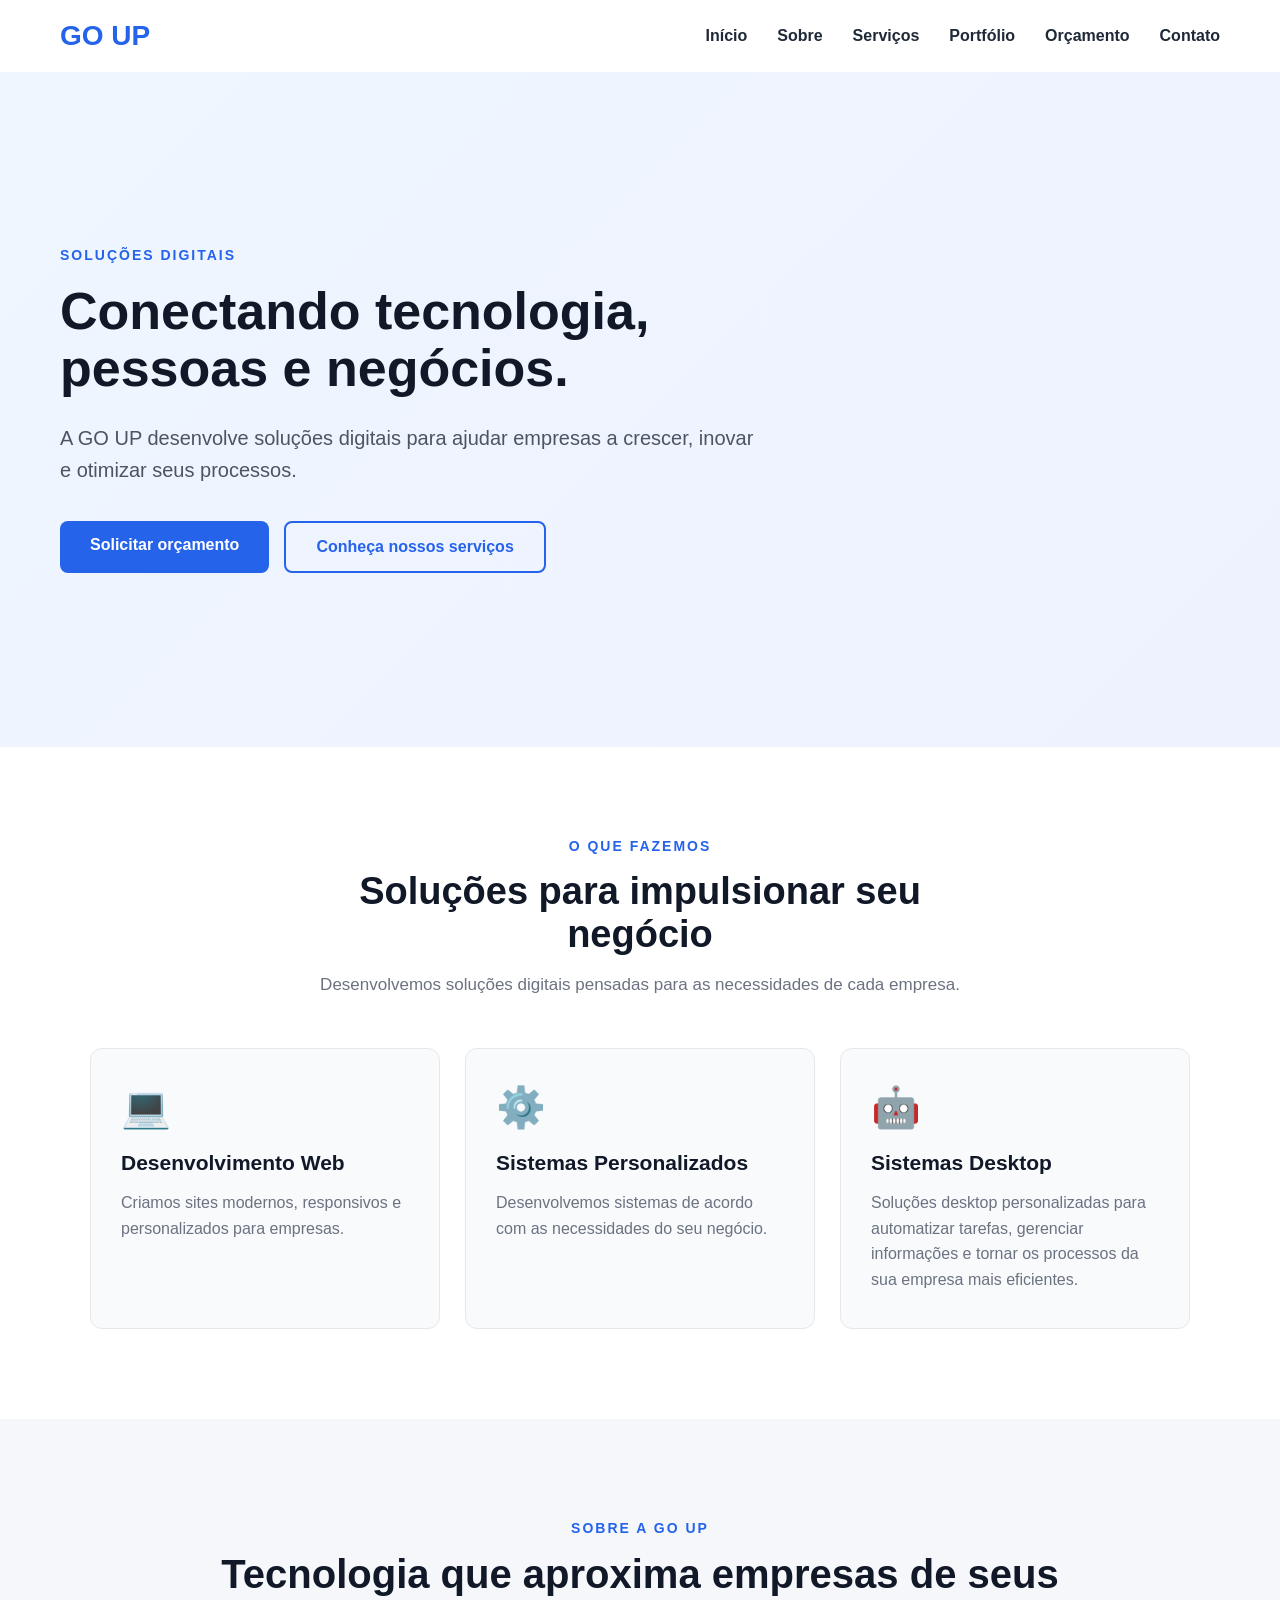
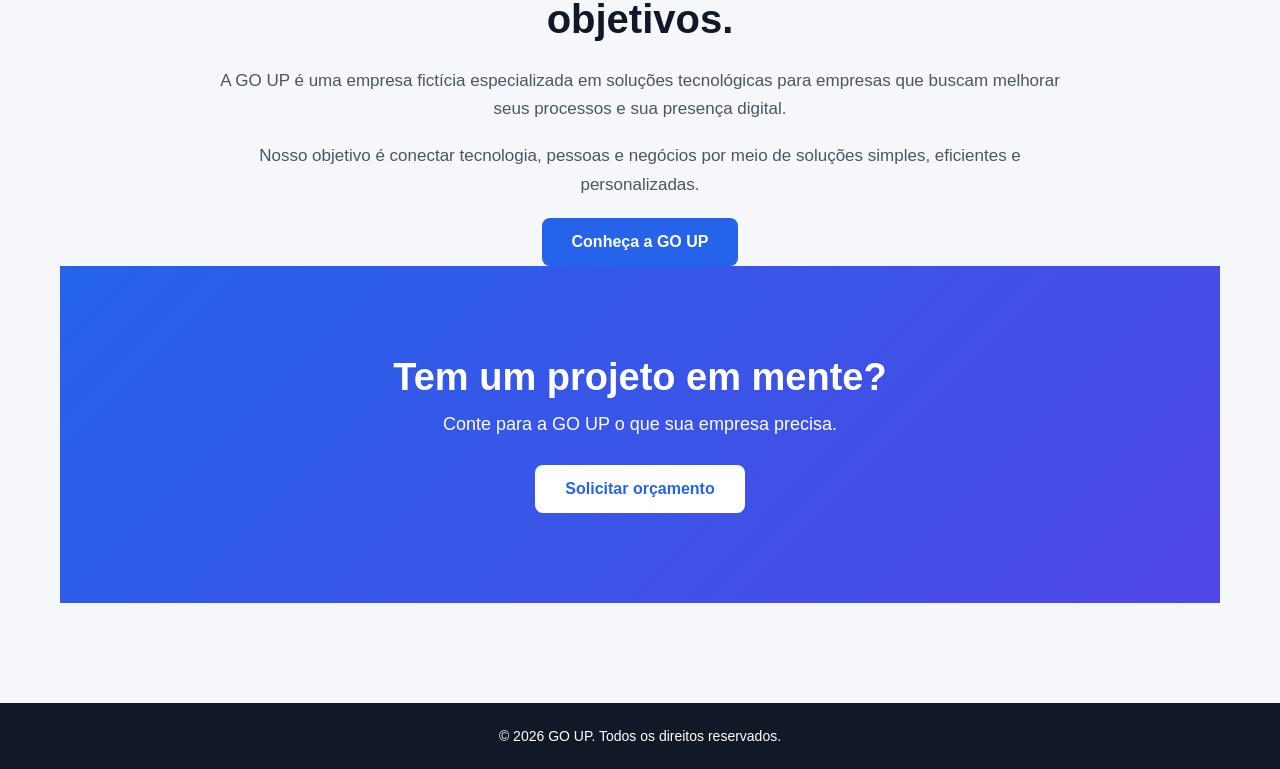
==== commit 120092cb: "fix: ajusta estrutura da pagina inicial" ====
--- a/index.html
+++ b/index.html
@@ -29,12 +29,12 @@
         </nav>
     </header>
 
-    <main>
+    
 <main>
 
-    <!-- ========================================
+    <!-- 
          SEÇÃO PRINCIPAL
-    ========================================= -->
+     -->
 
     <section class="hero">
 
@@ -72,9 +72,9 @@
     </section>
 
 
-    <!-- ========================================
+    <!-- 
          SEÇÃO DE SERVIÇOS
-    ========================================= -->
+     -->
 
     <section class="services">
 
@@ -141,12 +141,11 @@
                 </div>
 
                 <h3>
-                    Automação
+                    Sistemas Desktop
                 </h3>
 
                 <p>
-                    Utilizamos tecnologia para automatizar
-                    tarefas e melhorar processos.
+                    Soluções desktop personalizadas para automatizar tarefas, gerenciar informações e tornar os processos da sua empresa mais eficientes.
                 </p>
 
             </div>
@@ -156,9 +155,9 @@
     </section>
 
 
-    <!-- ========================================
+    <!-- 
          SEÇÃO SOBRE
-    ========================================= -->
+     -->
 
     <section class="about-home">
 
@@ -193,9 +192,9 @@
         </div>
 
   
-    <!-- ========================================
+    <!-- 
          CHAMADA PARA O ORÇAMENTO
-    ========================================= -->
+ -->
 
     <section class="cta">
 
@@ -219,9 +218,6 @@
 
 </main>
 
-
-    </main>
-
     <footer>
 
         <p>
--- a/css/style.css
+++ b/css/style.css
@@ -1,6 +1,6 @@
-/* ========================================
+/* 
    CONFIGURAÇÕES GERAIS
-======================================== */
+ */
 
 * {
     margin: 0;
@@ -14,9 +14,9 @@
     color: #1f2937;
 }
 
-/* ========================================
+/* 
    CABEÇALHO
-======================================== */
+*/
 
 header {
     background-color: #ffffff;
@@ -57,9 +57,9 @@
     color: #2563eb;
 }
 
-/* ========================================
+/* 
    SEÇÃO PRINCIPAL
-======================================== */
+ */
 
 .hero {
     min-height: 75vh;
@@ -92,9 +92,9 @@
     color: #4b5563;
 }
 
-/* ========================================
+/* 
    BOTÃO
-======================================== */
+ */
 
 .btn {
     display: inline-block;
@@ -117,9 +117,9 @@
     transform: translateY(-2px);
 }
 
-/* ========================================
+/* 
    RODAPÉ
-======================================== */
+ */
 
 footer {
     background-color: #111827;
@@ -134,9 +134,9 @@
     font-size: 14px;
 }
 
-/* ========================================
+/* 
    RESPONSIVIDADE
-======================================== */
+ */
 
 @media (max-width: 768px) {
 
@@ -168,9 +168,9 @@
         font-size: 18px;
     }
 }
-/* ========================================
+/* 
    SUBTÍTULO DO HERO
-======================================== */
+ */
 
 .hero-subtitle {
     display: inline-block;
@@ -184,9 +184,9 @@
 }
 
 
-/* ========================================
+/* 
    BOTÕES DO HERO
-======================================== */
+ */
 
 .hero-buttons {
     display: flex;
@@ -206,9 +206,9 @@
 }
 
 
-/* ========================================
+/* 
    SEÇÃO DE SERVIÇOS
-======================================== */
+ */
 
 .services {
     padding: 90px 60px;
@@ -244,9 +244,9 @@
 }
 
 
-/* ========================================
+/* 
    CARDS DE SERVIÇOS
-======================================== */
+ */
 
 .services-container {
     max-width: 1100px;
@@ -293,9 +293,9 @@
 }
 
 
-/* ========================================
+/* 
    SEÇÃO SOBRE
-======================================== */
+ */
 
 .about-home {
     padding: 100px 60px;
@@ -335,9 +335,9 @@
 }
 
 
-/* ========================================
+/* 
    CHAMADA PARA ORÇAMENTO
-======================================== */
+*/
 
 .cta {
     padding: 90px 30px;
@@ -375,9 +375,9 @@
 }
 
 
-/* ========================================
+/* 
    RESPONSIVIDADE DOS SERVIÇOS
-======================================== */
+ */
 
 @media (max-width: 900px) {
 
@@ -389,9 +389,9 @@
 }
 
 
-/* ========================================
+/* 
    RESPONSIVIDADE MOBILE
-======================================== */
+ */
 
 @media (max-width: 768px) {
 
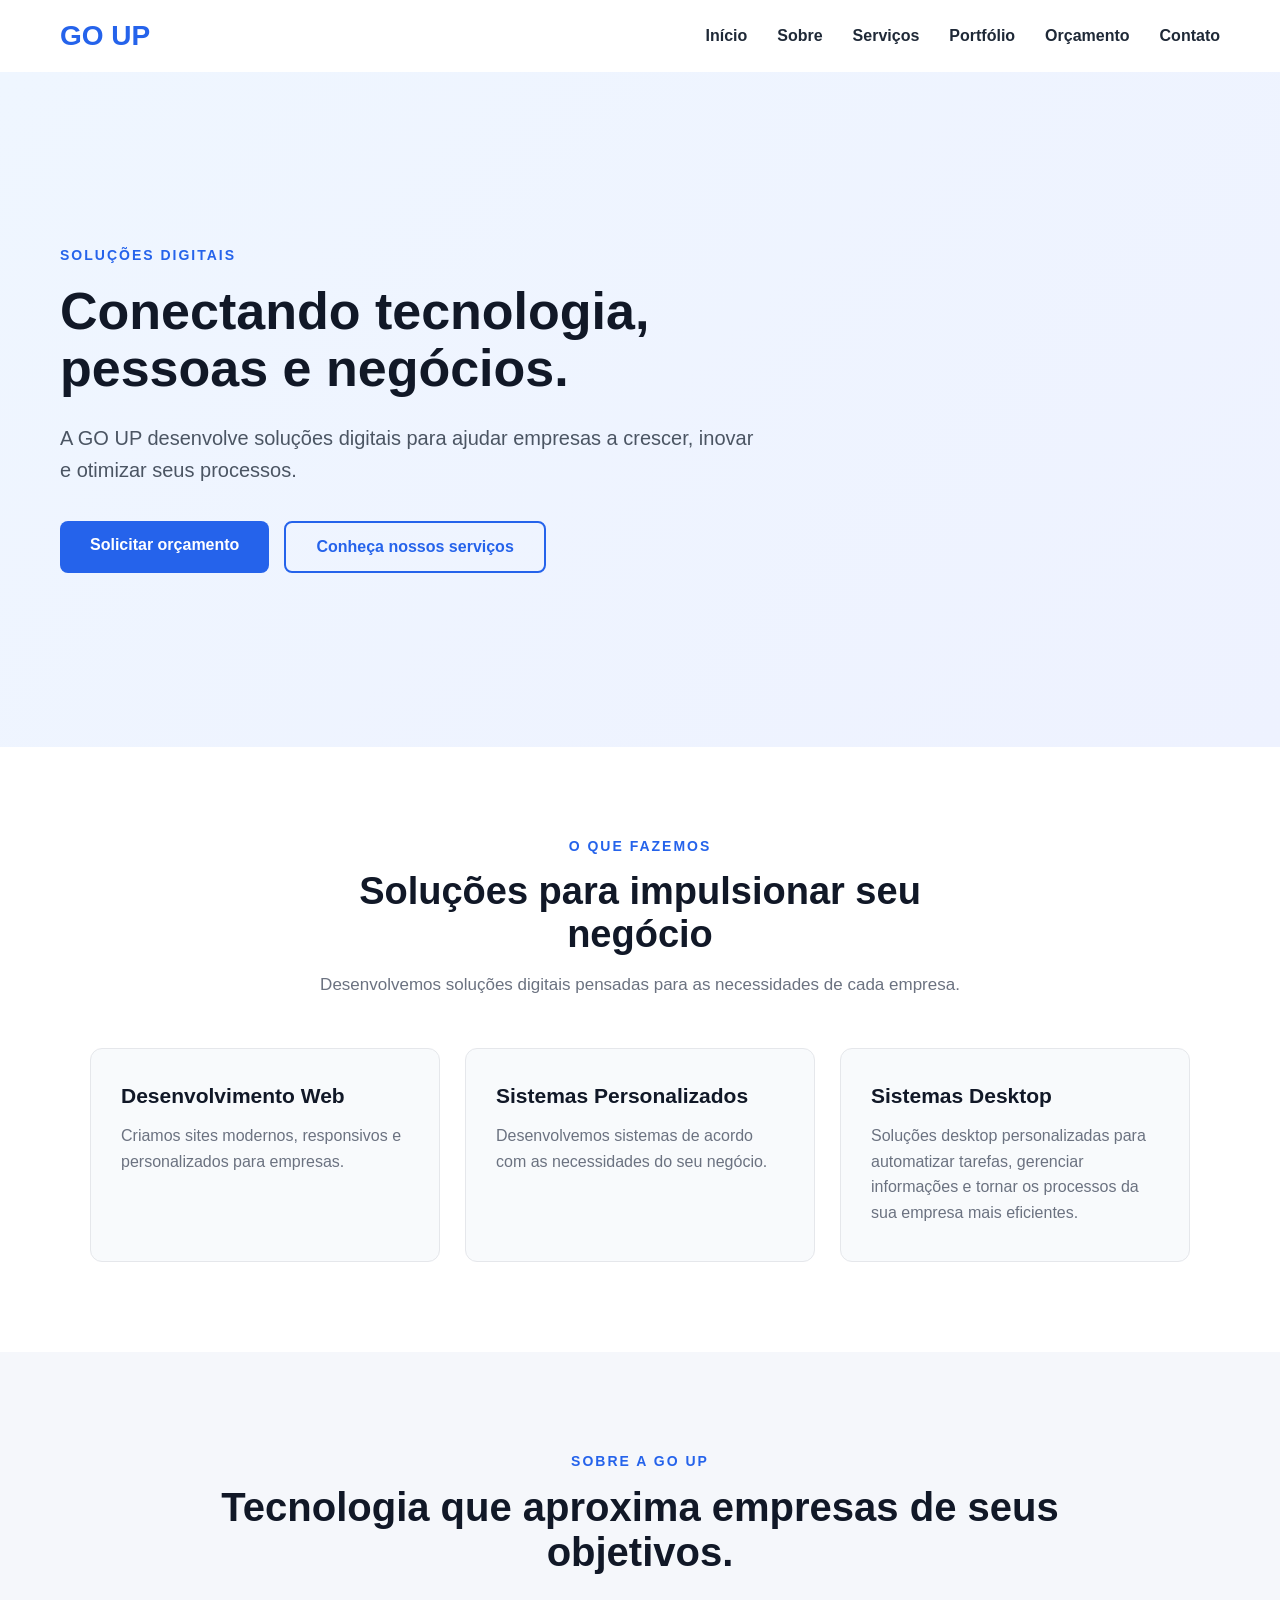
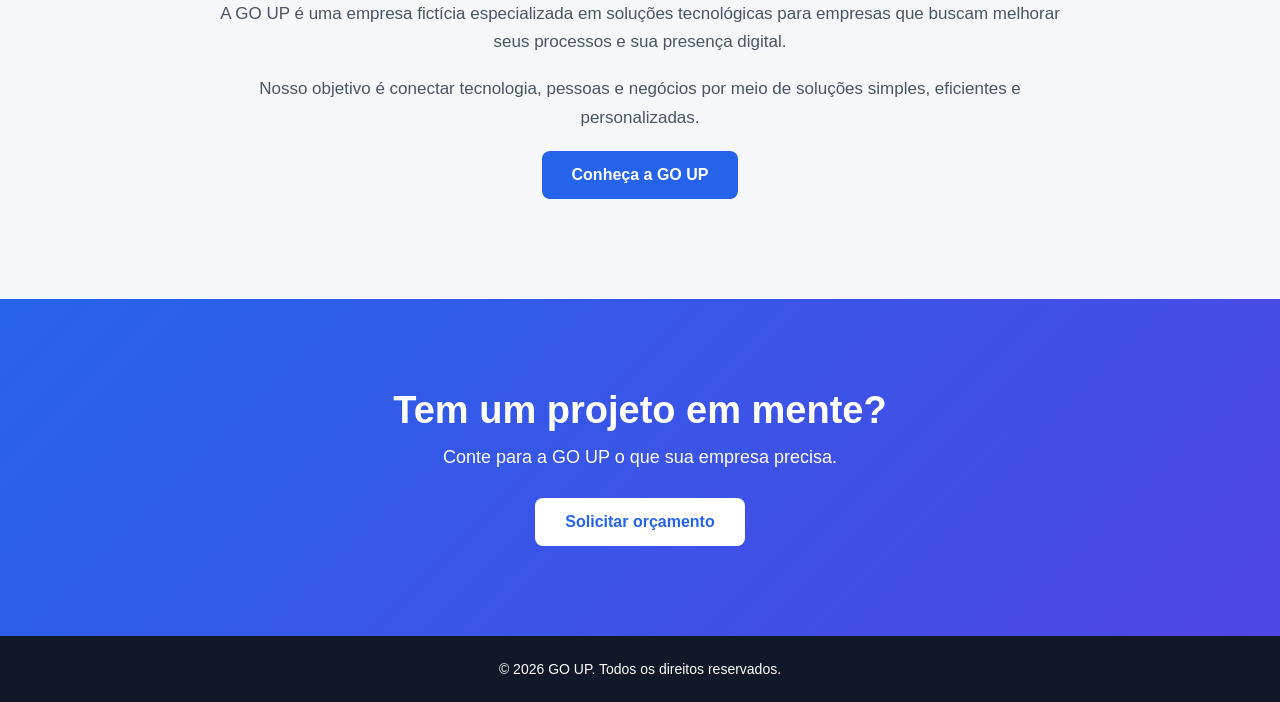
==== commit 15c1ebfa: "Atualiza páginas e estilos do site GO UP" ====
--- a/index.html
+++ b/index.html
@@ -1,3 +1,4 @@
+
 <!DOCTYPE html>
 <html lang="pt-BR">
 
@@ -29,194 +30,167 @@
         </nav>
     </header>
 
-    
-<main>
-
-    <!-- 
-         SEÇÃO PRINCIPAL
-     -->
-
-    <section class="hero">
-
-        <div class="hero-content">
-
-            <span class="hero-subtitle">
-                SOLUÇÕES DIGITAIS
-            </span>
-
-            <h1>
-                Conectando tecnologia,
-                pessoas e negócios.
-            </h1>
-
-            <p>
-                A GO UP desenvolve soluções digitais
-                para ajudar empresas a crescer,
-                inovar e otimizar seus processos.
-            </p>
-
-            <div class="hero-buttons">
-
-                <a href="pages/orcamento.html" class="btn">
+    <main>
+
+        <!-- SEÇÃO PRINCIPAL -->
+        <section class="hero">
+
+            <div class="hero-content">
+
+                <span class="hero-subtitle">
+                    SOLUÇÕES DIGITAIS
+                </span>
+
+                <h1>
+                    Conectando tecnologia,
+                    pessoas e negócios.
+                </h1>
+
+                <p>
+                    A GO UP desenvolve soluções digitais
+                    para ajudar empresas a crescer,
+                    inovar e otimizar seus processos.
+                </p>
+
+                <div class="hero-buttons">
+
+                    <a href="pages/orcamento.html" class="btn">
+                        Solicitar orçamento
+                    </a>
+
+                    <a href="pages/servicos.html" class="btn btn-secondary">
+                        Conheça nossos serviços
+                    </a>
+
+                </div>
+
+            </div>
+
+        </section>
+
+        <!-- SEÇÃO DE SERVIÇOS -->
+        <section class="services">
+
+            <div class="section-title">
+
+                <span>
+                    O QUE FAZEMOS
+                </span>
+
+                <h2>
+                    Soluções para impulsionar seu negócio
+                </h2>
+
+                <p>
+                    Desenvolvemos soluções digitais pensadas
+                    para as necessidades de cada empresa.
+                </p>
+
+            </div>
+
+            <div class="services-container">
+
+                <div class="service-card">
+
+                    <h3>
+                        Desenvolvimento Web
+                    </h3>
+
+                    <p>
+                        Criamos sites modernos, responsivos
+                        e personalizados para empresas.
+                    </p>
+
+                </div>
+
+                <div class="service-card">
+
+                    <h3>
+                        Sistemas Personalizados
+                    </h3>
+
+                    <p>
+                        Desenvolvemos sistemas de acordo
+                        com as necessidades do seu negócio.
+                    </p>
+
+                </div>
+
+                <div class="service-card">
+
+                    <h3>
+                        Sistemas Desktop
+                    </h3>
+
+                    <p>
+                        Soluções desktop personalizadas para automatizar tarefas,
+                        gerenciar informações e tornar os processos da sua empresa
+                        mais eficientes.
+                    </p>
+
+                </div>
+
+            </div>
+
+        </section>
+
+        <!-- SEÇÃO SOBRE -->
+        <section class="about-home">
+
+            <div class="about-content">
+
+                <span>
+                    SOBRE A GO UP
+                </span>
+
+                <h2>
+                    Tecnologia que aproxima
+                    empresas de seus objetivos.
+                </h2>
+
+                <p>
+                    A GO UP é uma empresa fictícia especializada
+                    em soluções tecnológicas para empresas que
+                    buscam melhorar seus processos e sua presença
+                    digital.
+                </p>
+
+                <p>
+                    Nosso objetivo é conectar tecnologia,
+                    pessoas e negócios por meio de soluções
+                    simples, eficientes e personalizadas.
+                </p>
+
+                <a href="pages/sobre.html" class="btn">
+                    Conheça a GO UP
+                </a>
+
+            </div>
+
+        </section>
+
+        <!-- CHAMADA PARA ORÇAMENTO -->
+        <section class="cta">
+
+            <div>
+
+                <h2>
+                    Tem um projeto em mente?
+                </h2>
+
+                <p>
+                    Conte para a GO UP o que sua empresa precisa.
+                </p>
+
+                <a href="pages/orcamento.html" class="btn btn-light">
                     Solicitar orçamento
                 </a>
 
-                <a href="pages/servicos.html" class="btn btn-secondary">
-                    Conheça nossos serviços
-                </a>
-
-            </div>
-
-        </div>
-
-    </section>
-
-
-    <!-- 
-         SEÇÃO DE SERVIÇOS
-     -->
-
-    <section class="services">
-
-        <div class="section-title">
-
-            <span>
-                O QUE FAZEMOS
-            </span>
-
-            <h2>
-                Soluções para impulsionar seu negócio
-            </h2>
-
-            <p>
-                Desenvolvemos soluções digitais pensadas
-                para as necessidades de cada empresa.
-            </p>
-
-        </div>
-
-
-        <div class="services-container">
-
-            <div class="service-card">
-
-                <div class="service-icon">
-                    💻
-                </div>
-
-                <h3>
-                    Desenvolvimento Web
-                </h3>
-
-                <p>
-                    Criamos sites modernos, responsivos
-                    e personalizados para empresas.
-                </p>
-
-            </div>
-
-
-            <div class="service-card">
-
-                <div class="service-icon">
-                    ⚙️
-                </div>
-
-                <h3>
-                    Sistemas Personalizados
-                </h3>
-
-                <p>
-                    Desenvolvemos sistemas de acordo
-                    com as necessidades do seu negócio.
-                </p>
-
-            </div>
-
-
-            <div class="service-card">
-
-                <div class="service-icon">
-                    🤖
-                </div>
-
-                <h3>
-                    Sistemas Desktop
-                </h3>
-
-                <p>
-                    Soluções desktop personalizadas para automatizar tarefas, gerenciar informações e tornar os processos da sua empresa mais eficientes.
-                </p>
-
-            </div>
-
-        </div>
-
-    </section>
-
-
-    <!-- 
-         SEÇÃO SOBRE
-     -->
-
-    <section class="about-home">
-
-        <div class="about-content">
-
-            <span>
-                SOBRE A GO UP
-            </span>
-
-            <h2>
-                Tecnologia que aproxima
-                empresas de seus objetivos.
-            </h2>
-
-            <p>
-                A GO UP é uma empresa fictícia especializada
-                em soluções tecnológicas para empresas que
-                buscam melhorar seus processos e sua presença
-                digital.
-            </p>
-
-            <p>
-                Nosso objetivo é conectar tecnologia,
-                pessoas e negócios por meio de soluções
-                simples, eficientes e personalizadas.
-            </p>
-
-            <a href="pages/sobre.html" class="btn">
-                Conheça a GO UP
-            </a>
-
-        </div>
-
-  
-    <!-- 
-         CHAMADA PARA O ORÇAMENTO
- -->
-
-    <section class="cta">
-
-        <div>
-
-            <h2>
-                Tem um projeto em mente?
-            </h2>
-
-            <p>
-                Conte para a GO UP o que sua empresa precisa.
-            </p>
-
-            <a href="pages/orcamento.html" class="btn btn-light">
-                Solicitar orçamento
-            </a>
-
-        </div>
-
-    </section>
-
-</main>
+            </div>
+
+        </section>
+
+    </main>
 
     <footer>
 
@@ -230,4 +204,4 @@
 
 </body>
 
-</html>+</html>
--- a/css/style.css
+++ b/css/style.css
@@ -1,6 +1,7 @@
-/* 
+
+/* ========================================
    CONFIGURAÇÕES GERAIS
- */
+======================================== */
 
 * {
     margin: 0;
@@ -14,9 +15,10 @@
     color: #1f2937;
 }
 
-/* 
+
+/* ========================================
    CABEÇALHO
-*/
+======================================== */
 
 header {
     background-color: #ffffff;
@@ -30,15 +32,11 @@
     align-items: center;
 }
 
-/* Logo */
-
 .logo {
     font-size: 28px;
     font-weight: bold;
     color: #2563eb;
 }
-
-/* Menu */
 
 nav ul {
     list-style: none;
@@ -57,9 +55,10 @@
     color: #2563eb;
 }
 
-/* 
+
+/* ========================================
    SEÇÃO PRINCIPAL
- */
+======================================== */
 
 .hero {
     min-height: 75vh;
@@ -78,6 +77,17 @@
     max-width: 700px;
 }
 
+.hero-subtitle {
+    display: inline-block;
+    margin-bottom: 20px;
+
+    color: #2563eb;
+
+    font-size: 14px;
+    font-weight: bold;
+    letter-spacing: 2px;
+}
+
 .hero h1 {
     font-size: 52px;
     line-height: 1.1;
@@ -92,13 +102,13 @@
     color: #4b5563;
 }
 
-/* 
-   BOTÃO
- */
+
+/* ========================================
+   BOTÕES
+======================================== */
 
 .btn {
     display: inline-block;
-
     padding: 15px 30px;
 
     background-color: #2563eb;
@@ -116,77 +126,6 @@
     background-color: #1d4ed8;
     transform: translateY(-2px);
 }
-
-/* 
-   RODAPÉ
- */
-
-footer {
-    background-color: #111827;
-    color: #ffffff;
-
-    text-align: center;
-
-    padding: 25px;
-}
-
-footer p {
-    font-size: 14px;
-}
-
-/* 
-   RESPONSIVIDADE
- */
-
-@media (max-width: 768px) {
-
-    header {
-        padding: 20px;
-    }
-
-    nav {
-        flex-direction: column;
-        gap: 20px;
-    }
-
-    nav ul {
-        flex-wrap: wrap;
-        justify-content: center;
-        gap: 15px;
-    }
-
-    .hero {
-        padding: 60px 25px;
-        text-align: center;
-    }
-
-    .hero h1 {
-        font-size: 38px;
-    }
-
-    .hero p {
-        font-size: 18px;
-    }
-}
-/* 
-   SUBTÍTULO DO HERO
- */
-
-.hero-subtitle {
-    display: inline-block;
-    margin-bottom: 20px;
-
-    color: #2563eb;
-
-    font-size: 14px;
-    font-weight: bold;
-    letter-spacing: 2px;
-}
-
-
-/* 
-   BOTÕES DO HERO
- */
 
 .hero-buttons {
     display: flex;
@@ -205,10 +144,19 @@
     color: #ffffff;
 }
 
-
-/* 
+.btn-light {
+    background-color: #ffffff;
+    color: #2563eb;
+}
+
+.btn-light:hover {
+    background-color: #f3f4f6;
+}
+
+
+/* ========================================
    SEÇÃO DE SERVIÇOS
- */
+======================================== */
 
 .services {
     padding: 90px 60px;
@@ -218,13 +166,11 @@
 .section-title {
     max-width: 700px;
     margin: 0 auto 50px;
-
     text-align: center;
 }
 
 .section-title span {
     color: #2563eb;
-
     font-size: 14px;
     font-weight: bold;
     letter-spacing: 2px;
@@ -232,7 +178,6 @@
 
 .section-title h2 {
     margin: 15px 0;
-
     font-size: 38px;
     color: #111827;
 }
@@ -244,9 +189,9 @@
 }
 
 
-/* 
+/* ========================================
    CARDS DE SERVIÇOS
- */
+======================================== */
 
 .services-container {
     max-width: 1100px;
@@ -275,14 +220,8 @@
     box-shadow: 0 10px 30px rgba(0, 0, 0, 0.08);
 }
 
-.service-icon {
-    font-size: 40px;
-    margin-bottom: 20px;
-}
-
 .service-card h3 {
     margin-bottom: 15px;
-
     font-size: 21px;
     color: #111827;
 }
@@ -293,26 +232,23 @@
 }
 
 
-/* 
+/* ========================================
    SEÇÃO SOBRE
- */
+======================================== */
 
 .about-home {
     padding: 100px 60px;
-
     background-color: #f5f7fb;
 }
 
 .about-content {
     max-width: 850px;
     margin: 0 auto;
-
     text-align: center;
 }
 
 .about-content > span {
     color: #2563eb;
-
     font-size: 14px;
     font-weight: bold;
     letter-spacing: 2px;
@@ -320,24 +256,21 @@
 
 .about-content h2 {
     margin: 15px 0 25px;
-
     font-size: 40px;
     color: #111827;
 }
 
 .about-content p {
     margin-bottom: 18px;
-
     color: #4b5563;
-
     font-size: 17px;
     line-height: 1.7;
 }
 
 
-/* 
+/* ========================================
    CHAMADA PARA ORÇAMENTO
-*/
+======================================== */
 
 .cta {
     padding: 90px 30px;
@@ -349,35 +282,39 @@
     );
 
     text-align: center;
-
     color: #ffffff;
 }
 
 .cta h2 {
     margin-bottom: 15px;
-
     font-size: 38px;
 }
 
 .cta p {
     margin-bottom: 30px;
-
     font-size: 18px;
 }
 
-.btn-light {
-    background-color: #ffffff;
-    color: #2563eb;
-}
-
-.btn-light:hover {
-    background-color: #f3f4f6;
-}
-
-
-/* 
-   RESPONSIVIDADE DOS SERVIÇOS
- */
+
+/* ========================================
+   RODAPÉ
+======================================== */
+
+footer {
+    background-color: #111827;
+    color: #ffffff;
+    text-align: center;
+    padding: 25px;
+}
+
+footer p {
+    font-size: 14px;
+}
+
+
+/* ========================================
+   RESPONSIVIDADE
+======================================== */
 
 @media (max-width: 900px) {
 
@@ -389,11 +326,39 @@
 }
 
 
-/* 
-   RESPONSIVIDADE MOBILE
- */
+/* ========================================
+   TABLETS E CELULARES
+======================================== */
 
 @media (max-width: 768px) {
+
+    header {
+        padding: 20px;
+    }
+
+    nav {
+        flex-direction: column;
+        gap: 20px;
+    }
+
+    nav ul {
+        flex-wrap: wrap;
+        justify-content: center;
+        gap: 15px;
+    }
+
+    .hero {
+        padding: 60px 25px;
+        text-align: center;
+    }
+
+    .hero h1 {
+        font-size: 38px;
+    }
+
+    .hero p {
+        font-size: 18px;
+    }
 
     .hero-buttons {
         justify-content: center;
@@ -423,4 +388,4 @@
         font-size: 30px;
     }
 
-}+}
